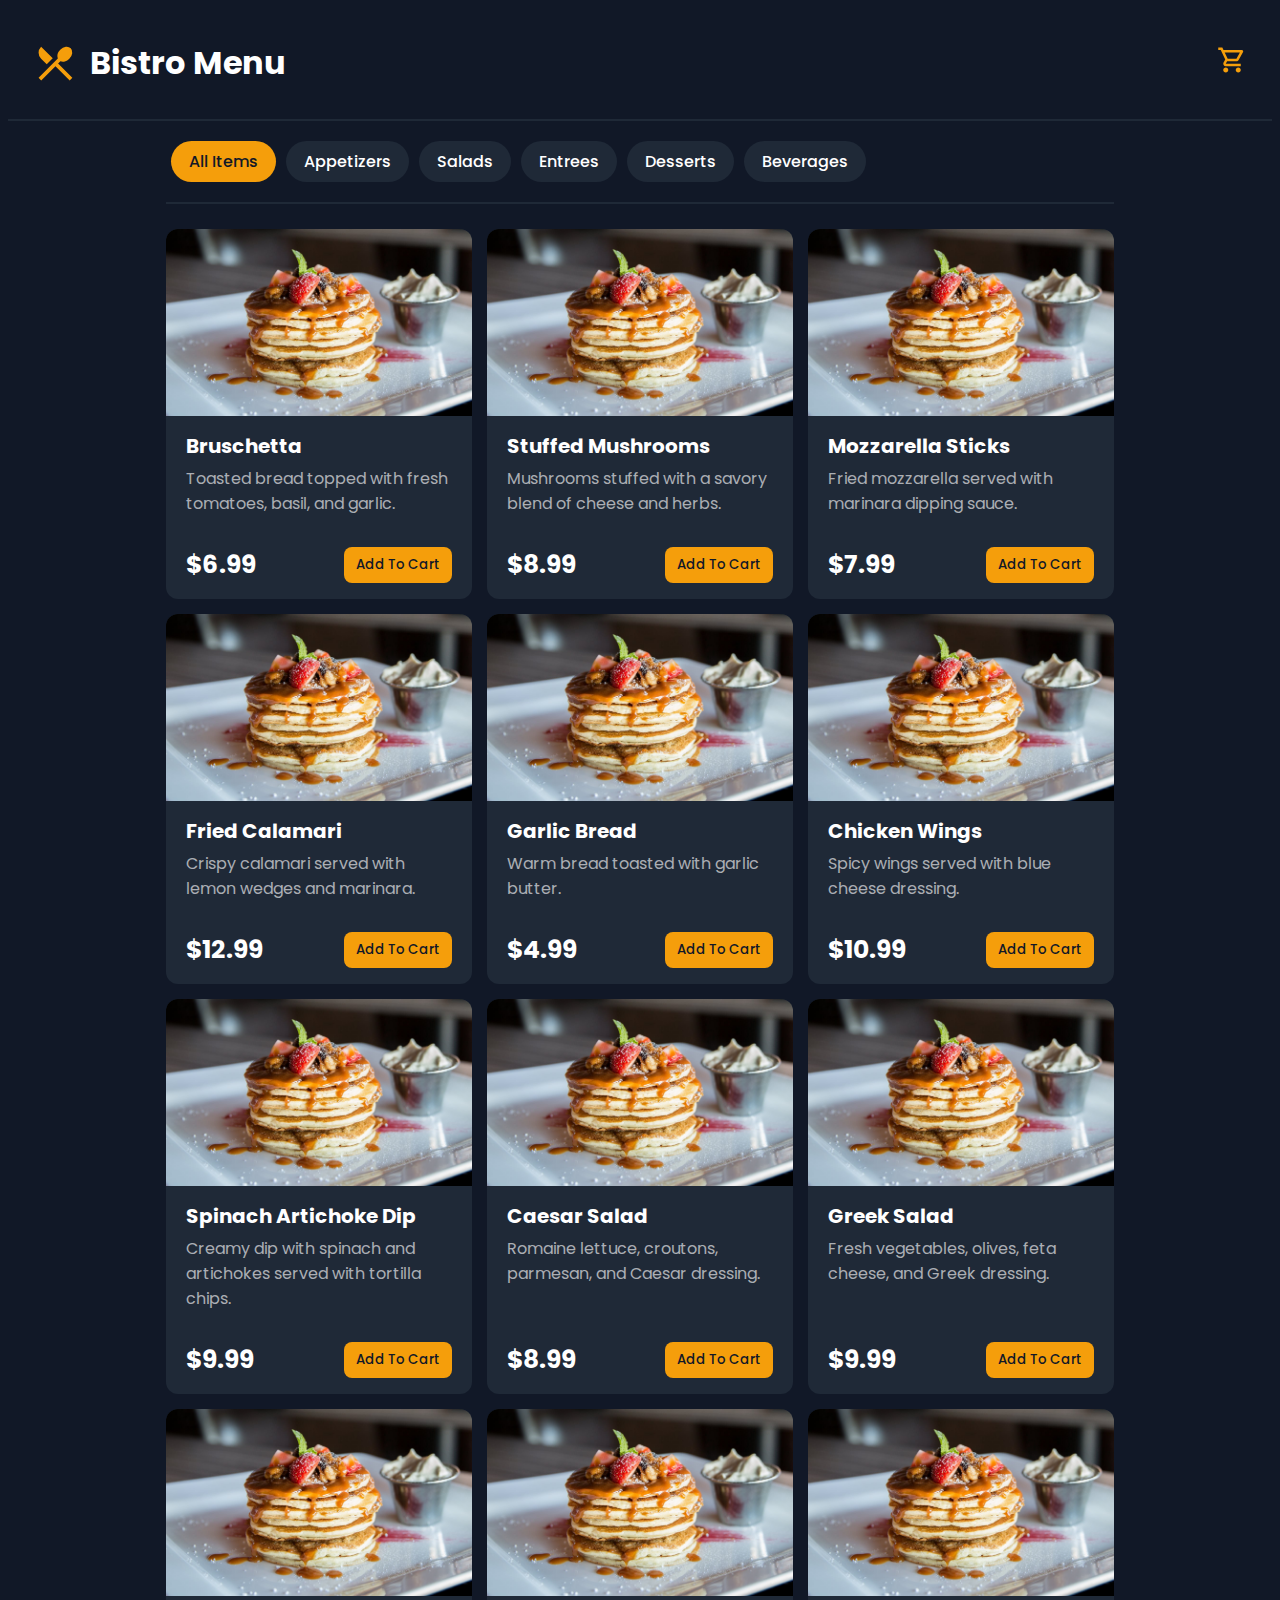
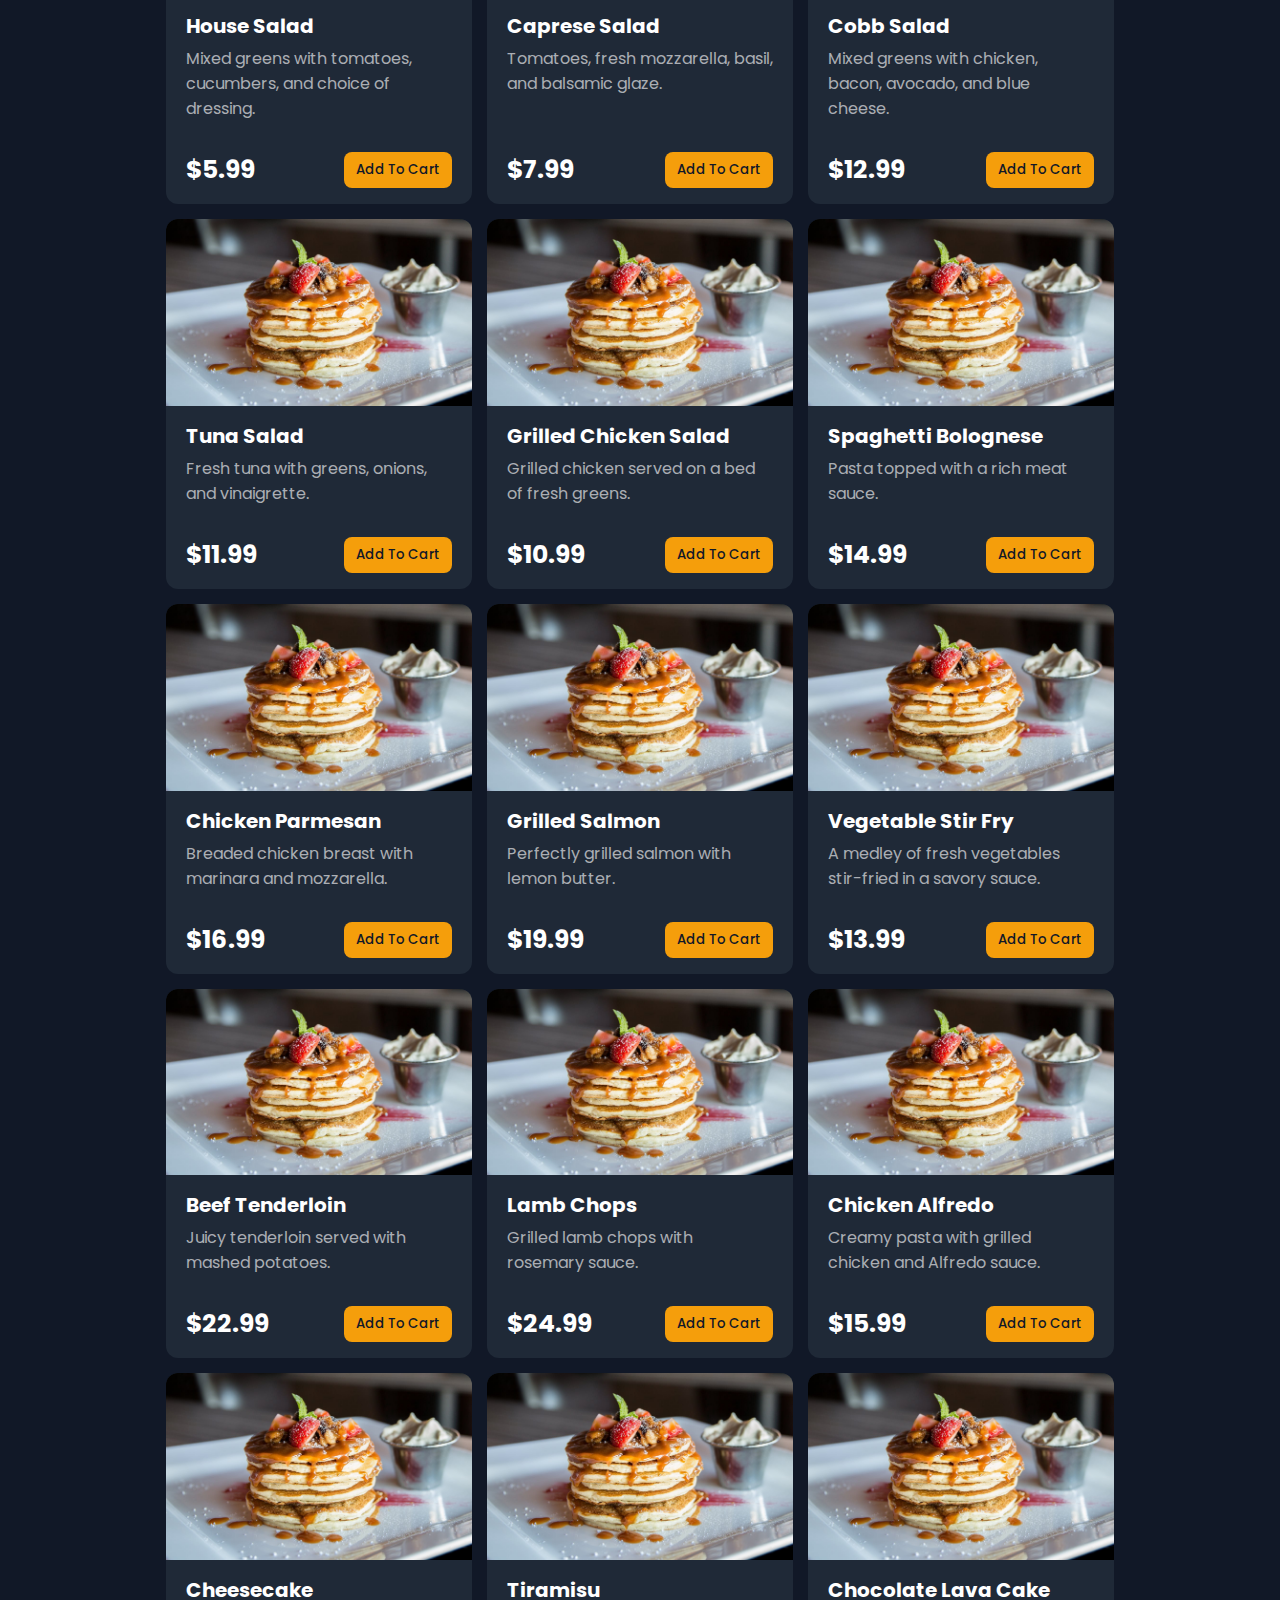
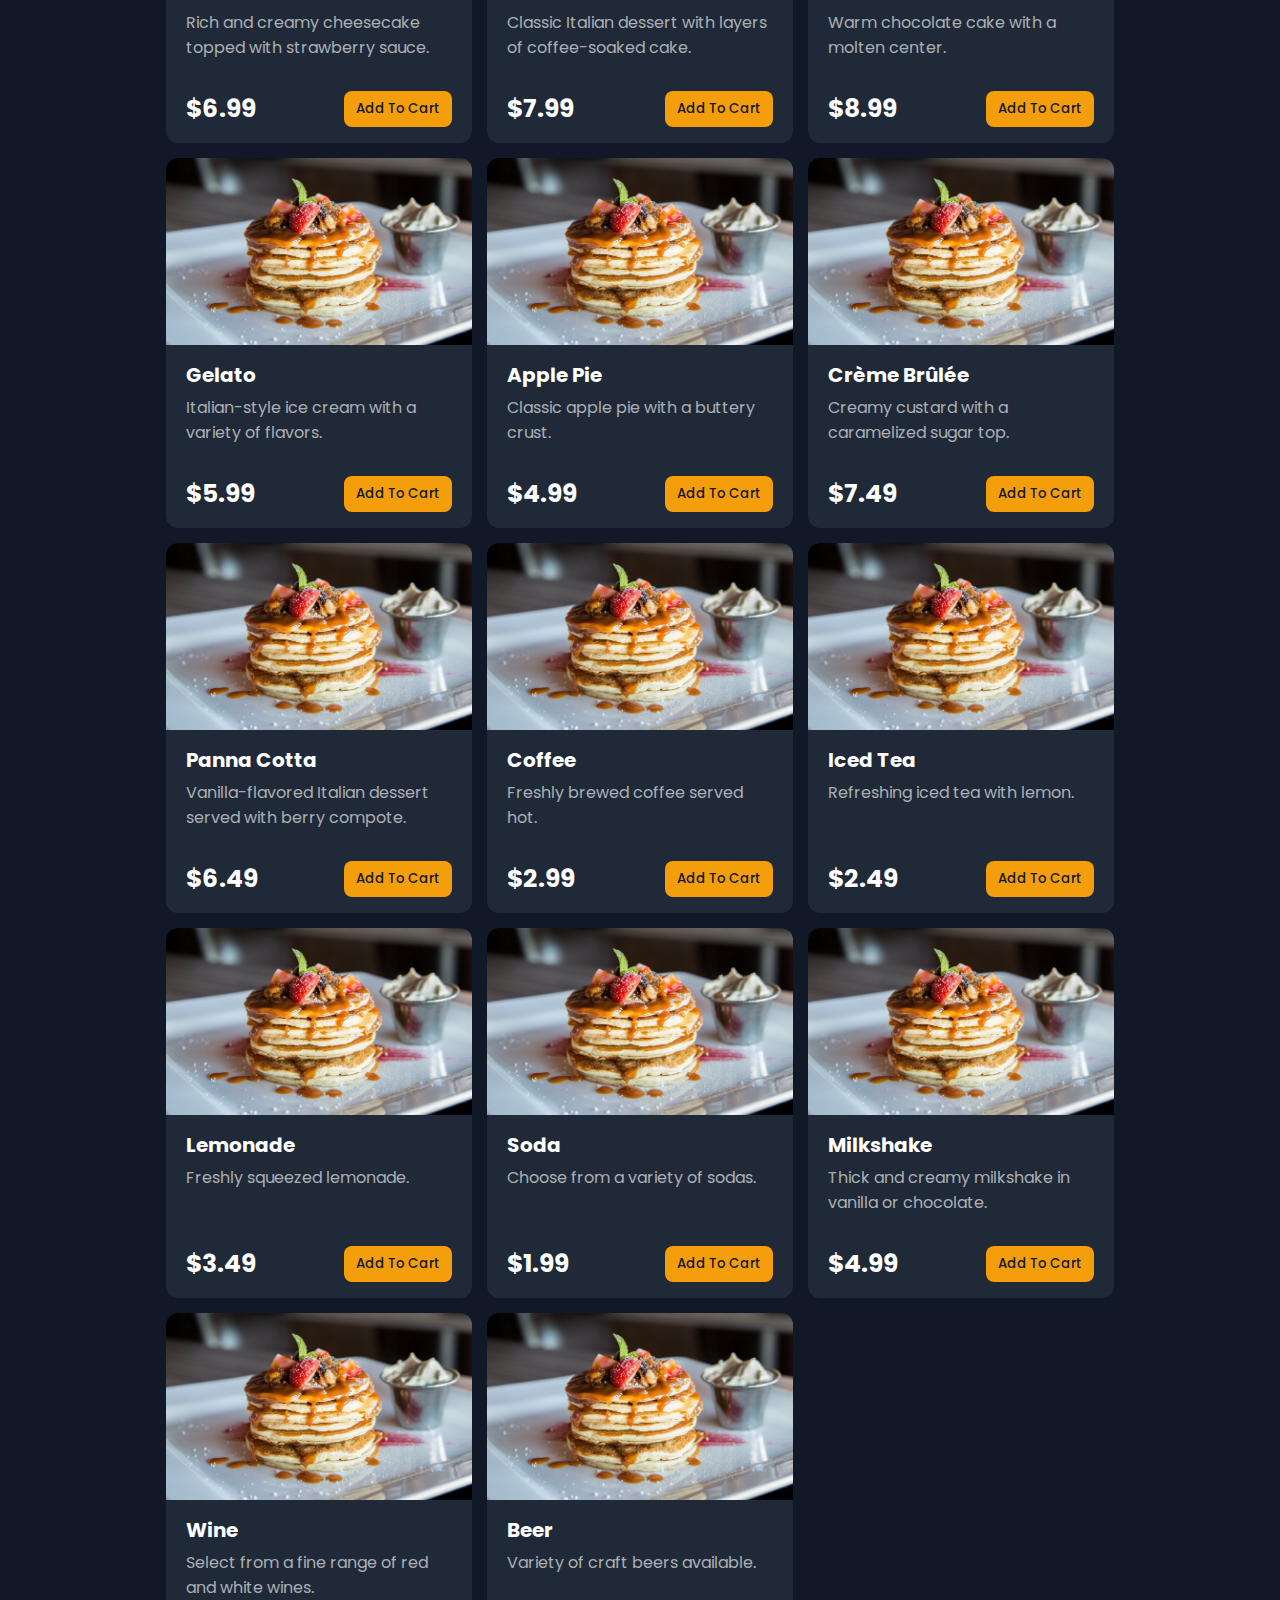
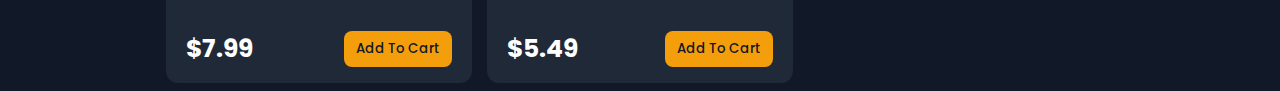
==== index.html @ bd7a907a "asdas" ====
<!DOCTYPE html>
<html lang="en">
  <head>
    <meta charset="UTF-8" />
    <meta name="viewport" content="width=device-width, initial-scale=1.0" />
    <title>Digital Restaurant Menu</title>

    <!-- Load  Gloabl CSS -->
    <link rel="stylesheet" href="./css/global.css" />

    <!-- Load Google Fonts -->
    <link rel="preconnect" href="https://fonts.googleapis.com" />
    <link rel="preconnect" href="https://fonts.gstatic.com" crossorigin />
    <link
      href="https://fonts.googleapis.com/css2?family=Poppins:ital,wght@0,100;0,200;0,300;0,400;0,500;0,600;0,700;0,800;0,900;1,100;1,200;1,300;1,400;1,500;1,600;1,700;1,800;1,900&display=swap"
      rel="stylesheet"
    />
  </head>
  <body class="darkmode">
    <!-- Header -->
    <header>
      <div class="header">
        <a class="textLogo" href="/">
          <!-- Logo -->
          <svg
            xmlns="http://www.w3.org/2000/svg"
            height="24px"
            viewBox="0 -960 960 960"
            width="24px"
            fill="#e8eaed"
          >
            <path
              d="m175-120-56-56 410-410q-18-42-5-95t57-95q53-53 118-62t106 32q41 41 32 106t-62 118q-42 44-95 57t-95-5l-50 50 304 304-56 56-304-302-304 302Zm118-342L173-582q-54-54-54-129t54-129l248 250-128 128Z"
            />
          </svg>
          <h1>Bistro Menu</h1>
        </a>
        <!-- Cart Button -->
        <a class="cartButton" href="cart.html">
          <svg
            xmlns="http://www.w3.org/2000/svg"
            height="24px"
            viewBox="0 -960 960 960"
            width="24px"
            fill="#e8eaed"
          >
            <path
              d="M280-80q-33 0-56.5-23.5T200-160q0-33 23.5-56.5T280-240q33 0 56.5 23.5T360-160q0 33-23.5 56.5T280-80Zm400 0q-33 0-56.5-23.5T600-160q0-33 23.5-56.5T680-240q33 0 56.5 23.5T760-160q0 33-23.5 56.5T680-80ZM246-720l96 200h280l110-200H246Zm-38-80h590q23 0 35 20.5t1 41.5L692-482q-11 20-29.5 31T622-440H324l-44 80h480v80H280q-45 0-68-39.5t-2-78.5l54-98-144-304H40v-80h130l38 80Zm134 280h280-280Z"
            />
          </svg>
        </a>
      </div>
    </header>

    <!-- Main -->

    <main>
      <!-- Categories Filter Bar -->
      <div class="categorisFilter">
        <input
          type="radio"
          name="category"
          onchange="onCategoryChange()"
          value="all"
          id="all"
          checked
        />
        <label class="categoryButton" for="all">All Items</label>
      </div>
      <br />

      <!-- Menu Items -->
      <div class="itemsContainer"></div>
    </main>

    <!-- Scripts -->
    <script src="./data.js"></script>
    <script src="./js/home.js"></script>
    <script src="./js/cart.js"></script>
  </body>
</html>
---- css/global.css ----
:root {
  --primary-color: #f59e0b;
  --text-color: #202020;
  --secondary-text: #3d3d3d;
  --base-color: white;
  --base-variant: #f1f1f1;
}

.darkmode {
  --primary-color: #f59e0b;
  --text-color: #ffffff;
  --secondary-text: #ffffffa2;
  --base-color: #111827;
  --base-variant: #1f2937;
}

*{
  font-family: "Poppins", serif;
}

body{
  background-color: var(--base-color);
  color: var(--text-color);
}
p{
  color: var(--secondary-text);
}


main{
  width: 75%;
  margin: auto;
}

.itemsContainer{
  display: grid;
  grid-template-columns: 1fr 1fr 1fr;
  gap: 15px;
}

.linkButton{
  cursor: pointer;
  display: inline-block;
  background-color: var(--primary-color);
  color: var(--base-color);
  padding: 8px 12px;
  text-decoration: none;
  border: none;
  border-radius: 8px;
  font-weight: 500;
  transition: 200ms;
}
.linkButton:hover{
  transform: scale(1.05);
  transition: 200ms;
}

.header{
  padding: 10px 25px;
  display: flex;
  align-items: center;
  justify-content: space-between;
  border-bottom: 2px solid var(--base-variant);
}

.textLogo{
  display: flex;
  align-items: center;
  gap: 12px;
  color: var(--text-color);
  text-decoration: none;
  font-weight: bold;
}

.textLogo svg{
  fill: var(--primary-color);
  width: 45px;
  height: 45px;
}

.cartButton svg{
    fill: var(--primary-color);
  width: 30px;
  height: 30px;
}

.categorisFilter{
  display: flex;
  flex-wrap: wrap;
  gap: 5px;
  padding: 20px 0px;
  border-bottom: 2px solid var(--base-variant);

}

.categoryButton{
  background-color: var(--base-variant);
  border: none;
  border-radius: 40px;
  padding: 8px 18px;
  font-weight: 500;
  font-size: 16px;
  color: var(--text-color);
  cursor: pointer;
}

input[type="radio"]{
  appearance: none;
  margin: 0;
  padding: 0;
}

input[type="radio"]:checked + label{
  background-color: var(--primary-color);
  color: var(--base-color);
}


.menuItem{
  display: flex;
  flex-direction: column;
  /* width: 475px; */
  background-color: var(--base-variant);
  border-radius: 12px;
}

.menuItem img{
  border-radius: 12px 12px 0px 0px;
  width: 100%;
  object-fit: cover;
}

.menuContent h2{
  font-size: 20px;
  margin: 0px 0px;
}

.menuDesc{
  margin: 5px 0px 30px 0px;
}

.price{
  color: var(--text-color);
  font-weight: bold;
  font-size: 25px ;
  margin: 0;
}

.menuContent{
  display: flex;
  flex-direction: column;
  margin: 15px 20px;
  height: 100%;
}


.menuContent > :last-child{
  display: flex;
  justify-content: space-between;
  align-items: center;
  margin-top: auto;
}
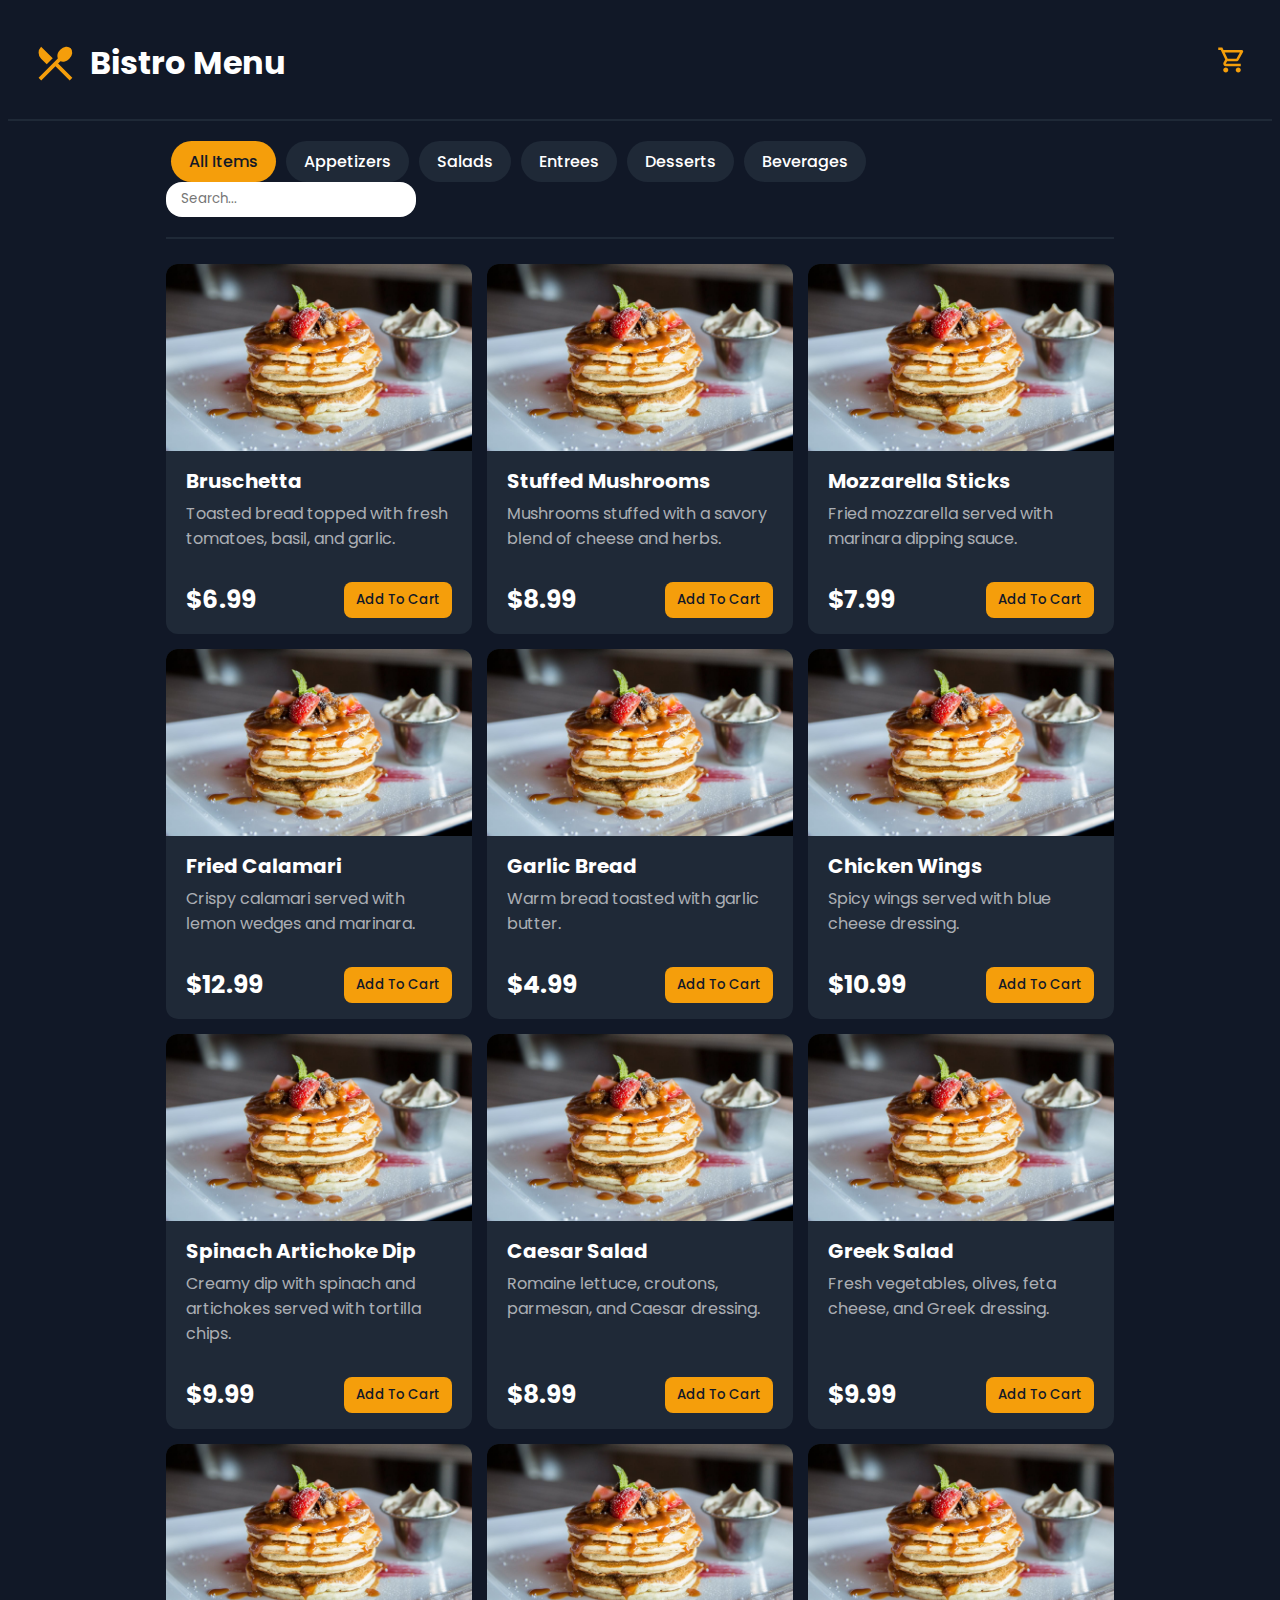
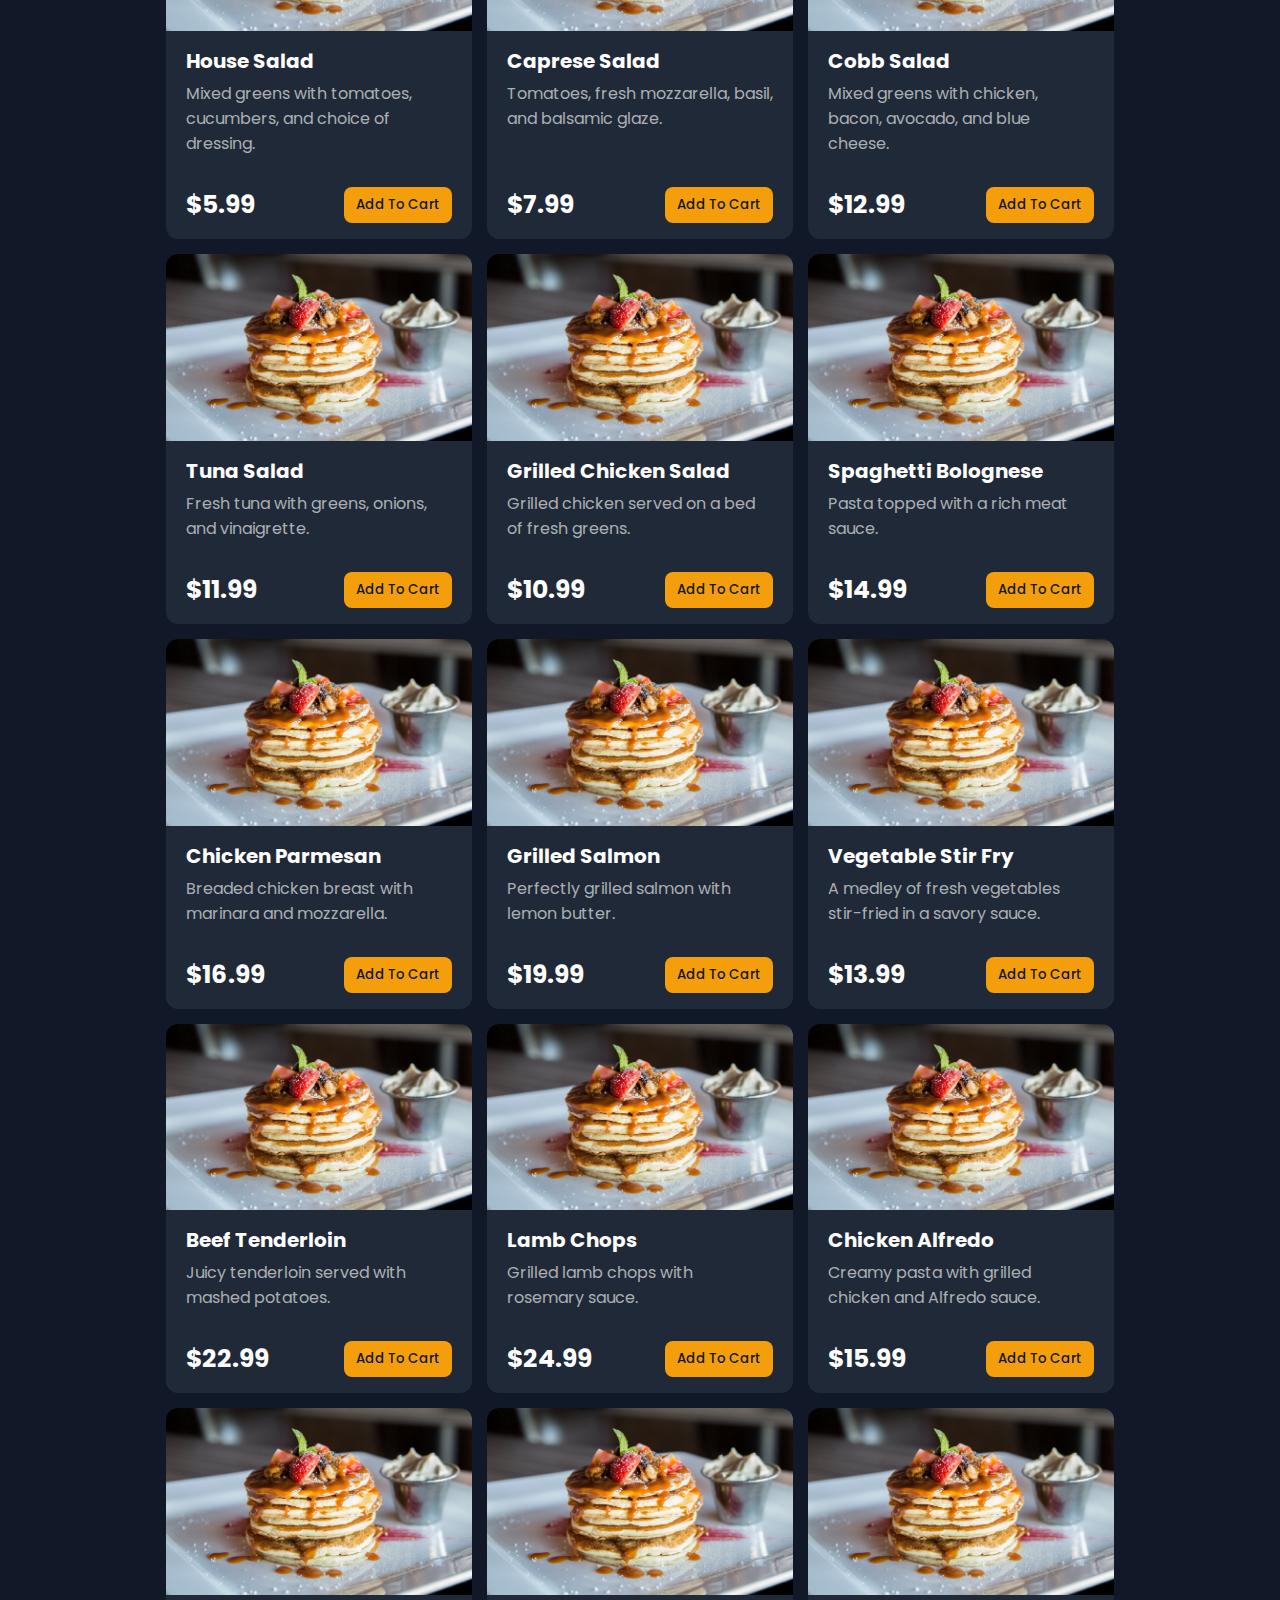
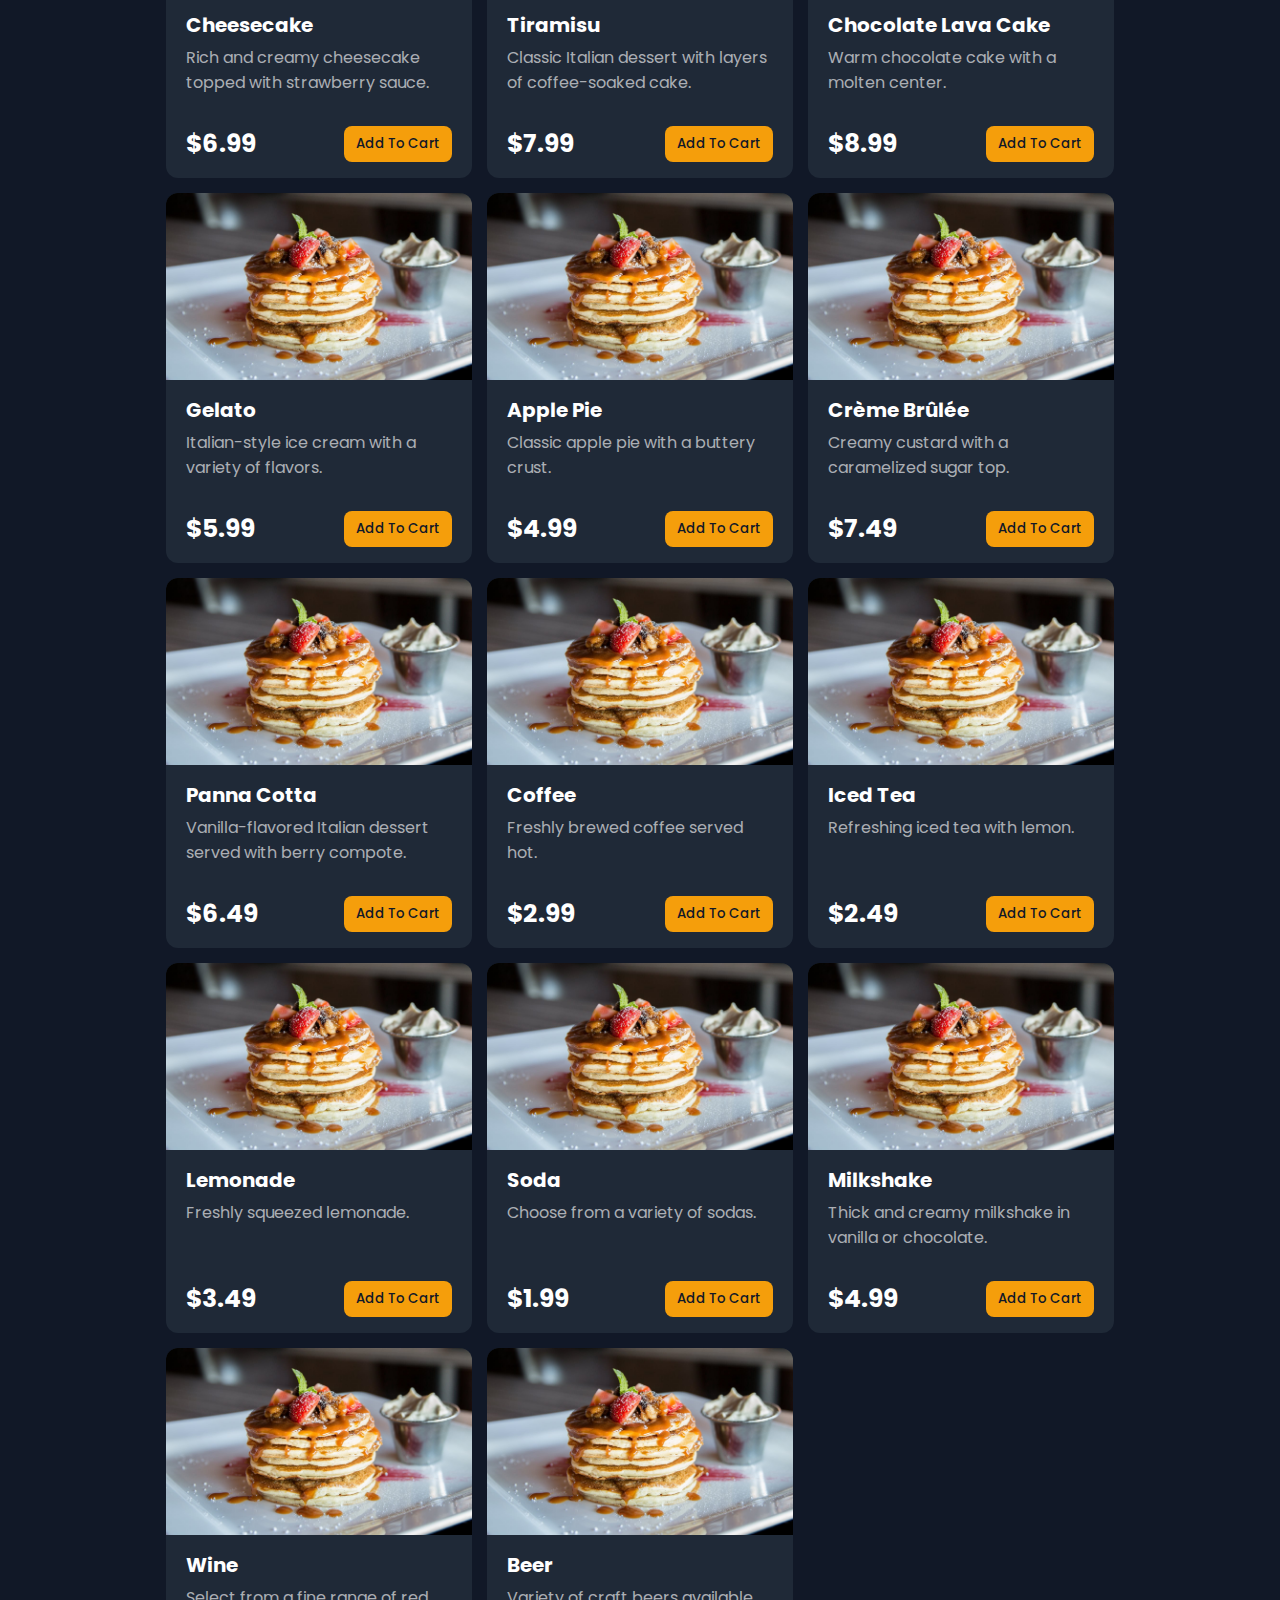
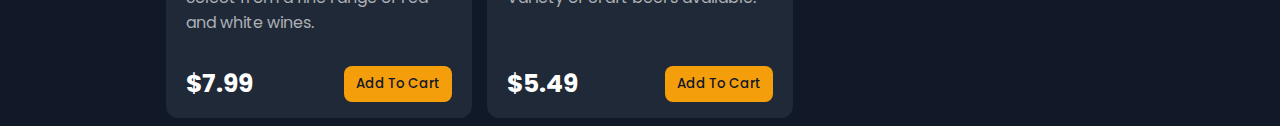
==== commit 86242464: "add search functionality" ====
--- a/index.html
+++ b/index.html
@@ -20,7 +20,7 @@
     <!-- Header -->
     <header>
       <div class="header">
-        <a class="textLogo" href="/">
+        <a class="textLogo" href="">
           <!-- Logo -->
           <svg
             xmlns="http://www.w3.org/2000/svg"
@@ -55,17 +55,30 @@
     <!-- Main -->
 
     <main>
-      <!-- Categories Filter Bar -->
-      <div class="categorisFilter">
-        <input
-          type="radio"
-          name="category"
-          onchange="onCategoryChange()"
-          value="all"
-          id="all"
-          checked
-        />
-        <label class="categoryButton" for="all">All Items</label>
+      <div class="filters">
+        <!-- Categories Filter Bar -->
+        <div class="categorisFilter">
+          <input
+            type="radio"
+            name="category"
+            onchange="onCategoryChange()"
+            value="all"
+            id="all"
+            checked
+          />
+          <label class="categoryButton" for="all">All Items</label>
+        </div>
+        <!-- Search Bar -->
+        <div class="search">
+          <input
+            type="search"
+            class="searchInput"
+            name="search"
+            placeholder="Search..."
+            oninput="onSearch()"
+            id=""
+          />
+        </div>
       </div>
       <br />
 
--- a/css/global.css
+++ b/css/global.css
@@ -88,9 +88,25 @@
   display: flex;
   flex-wrap: wrap;
   gap: 5px;
+  
+}
+
+.filters{
+  display: flex;
+  flex-wrap: wrap;
   padding: 20px 0px;
   border-bottom: 2px solid var(--base-variant);
+  justify-content: space-between;
+  align-items: center;
+}
 
+.searchInput{
+  border-radius: 16px;
+  padding: 15px;
+  width: 250px;
+  height: 35px;
+  border: none;
+  outline: none;
 }
 
 .categoryButton{
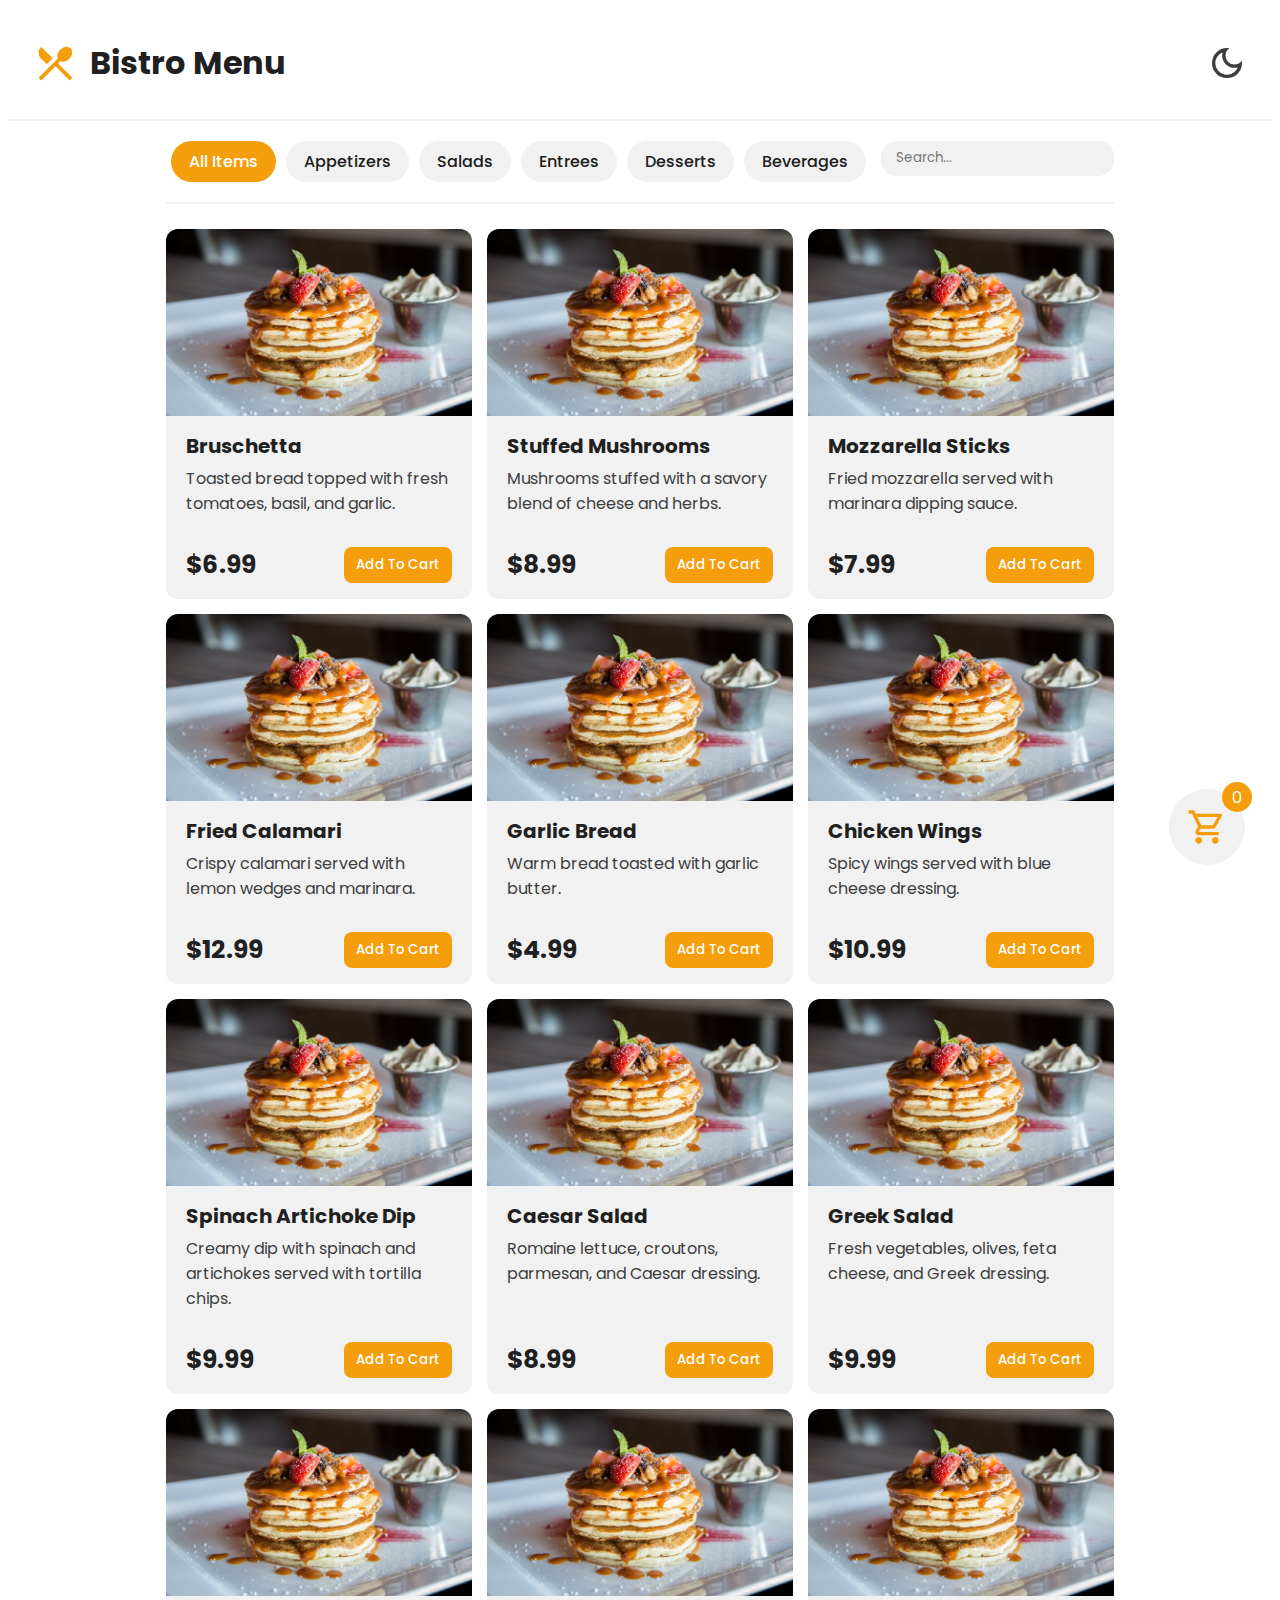
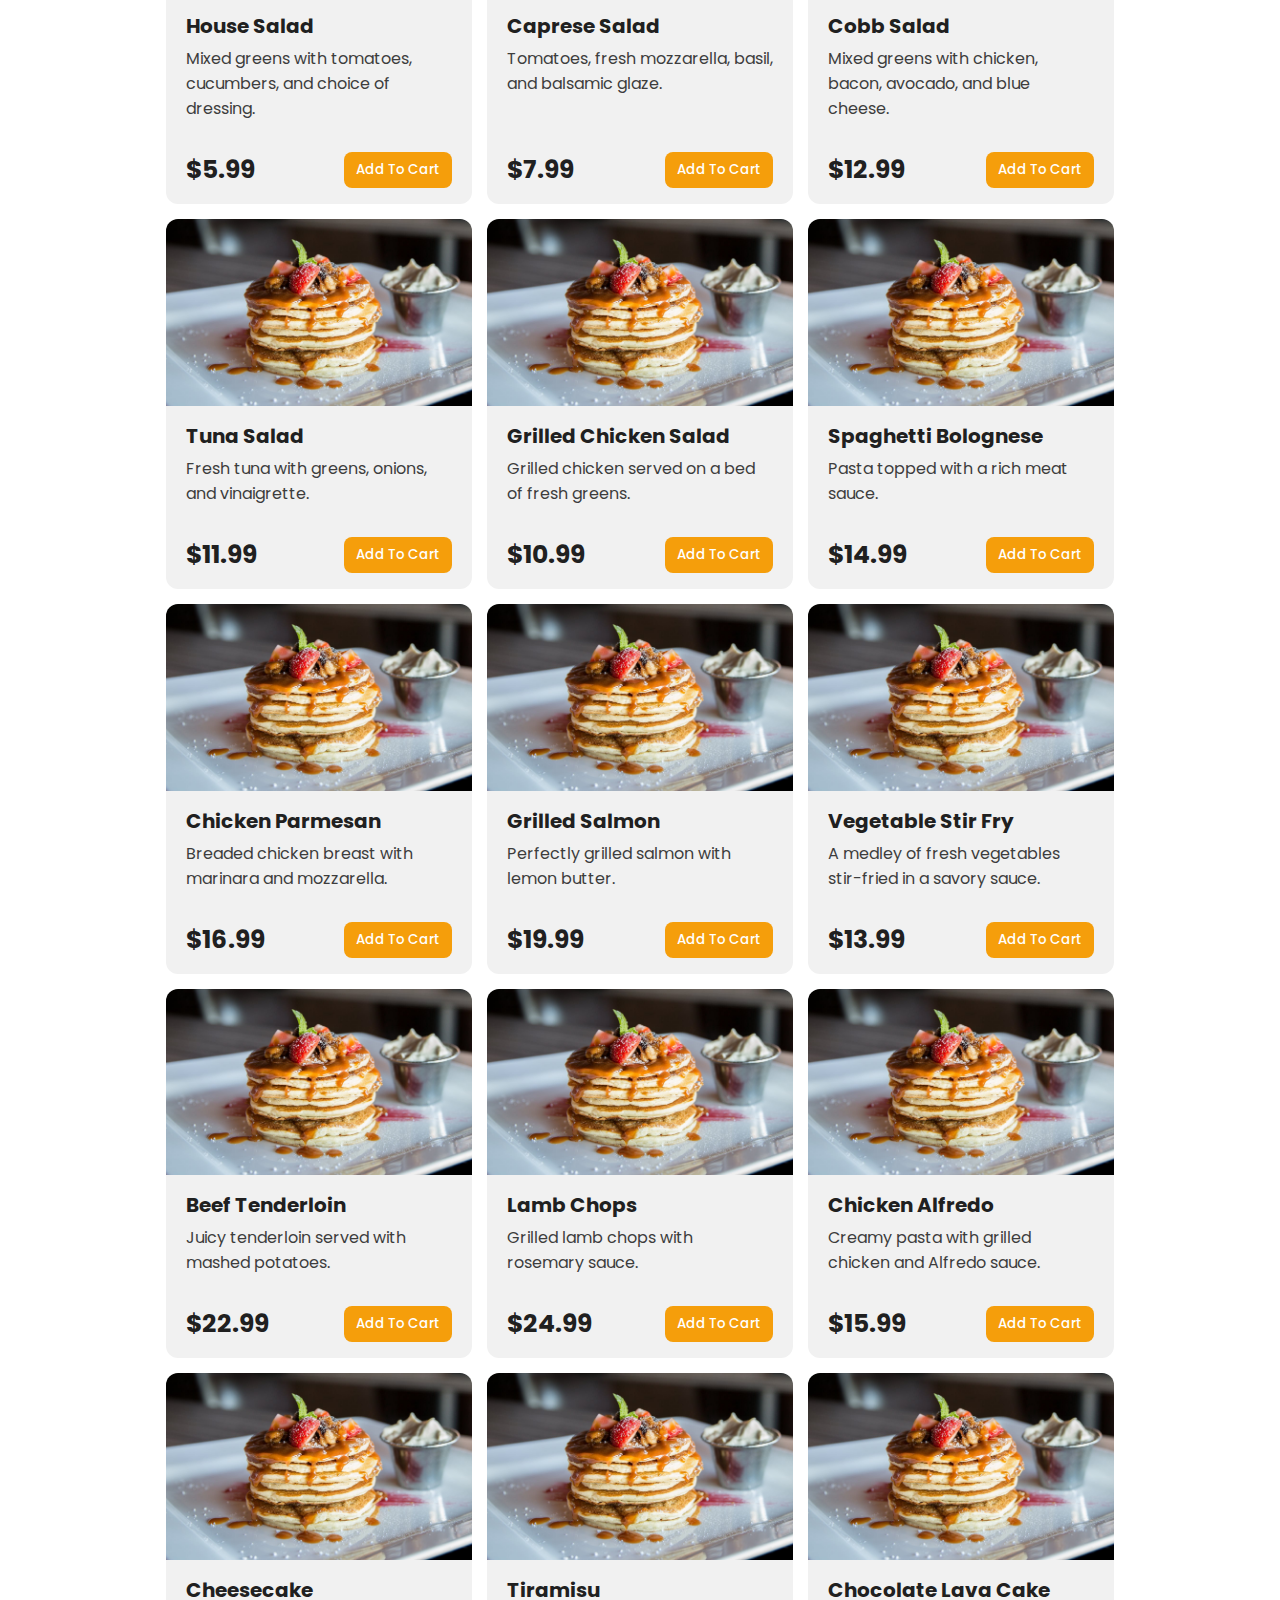
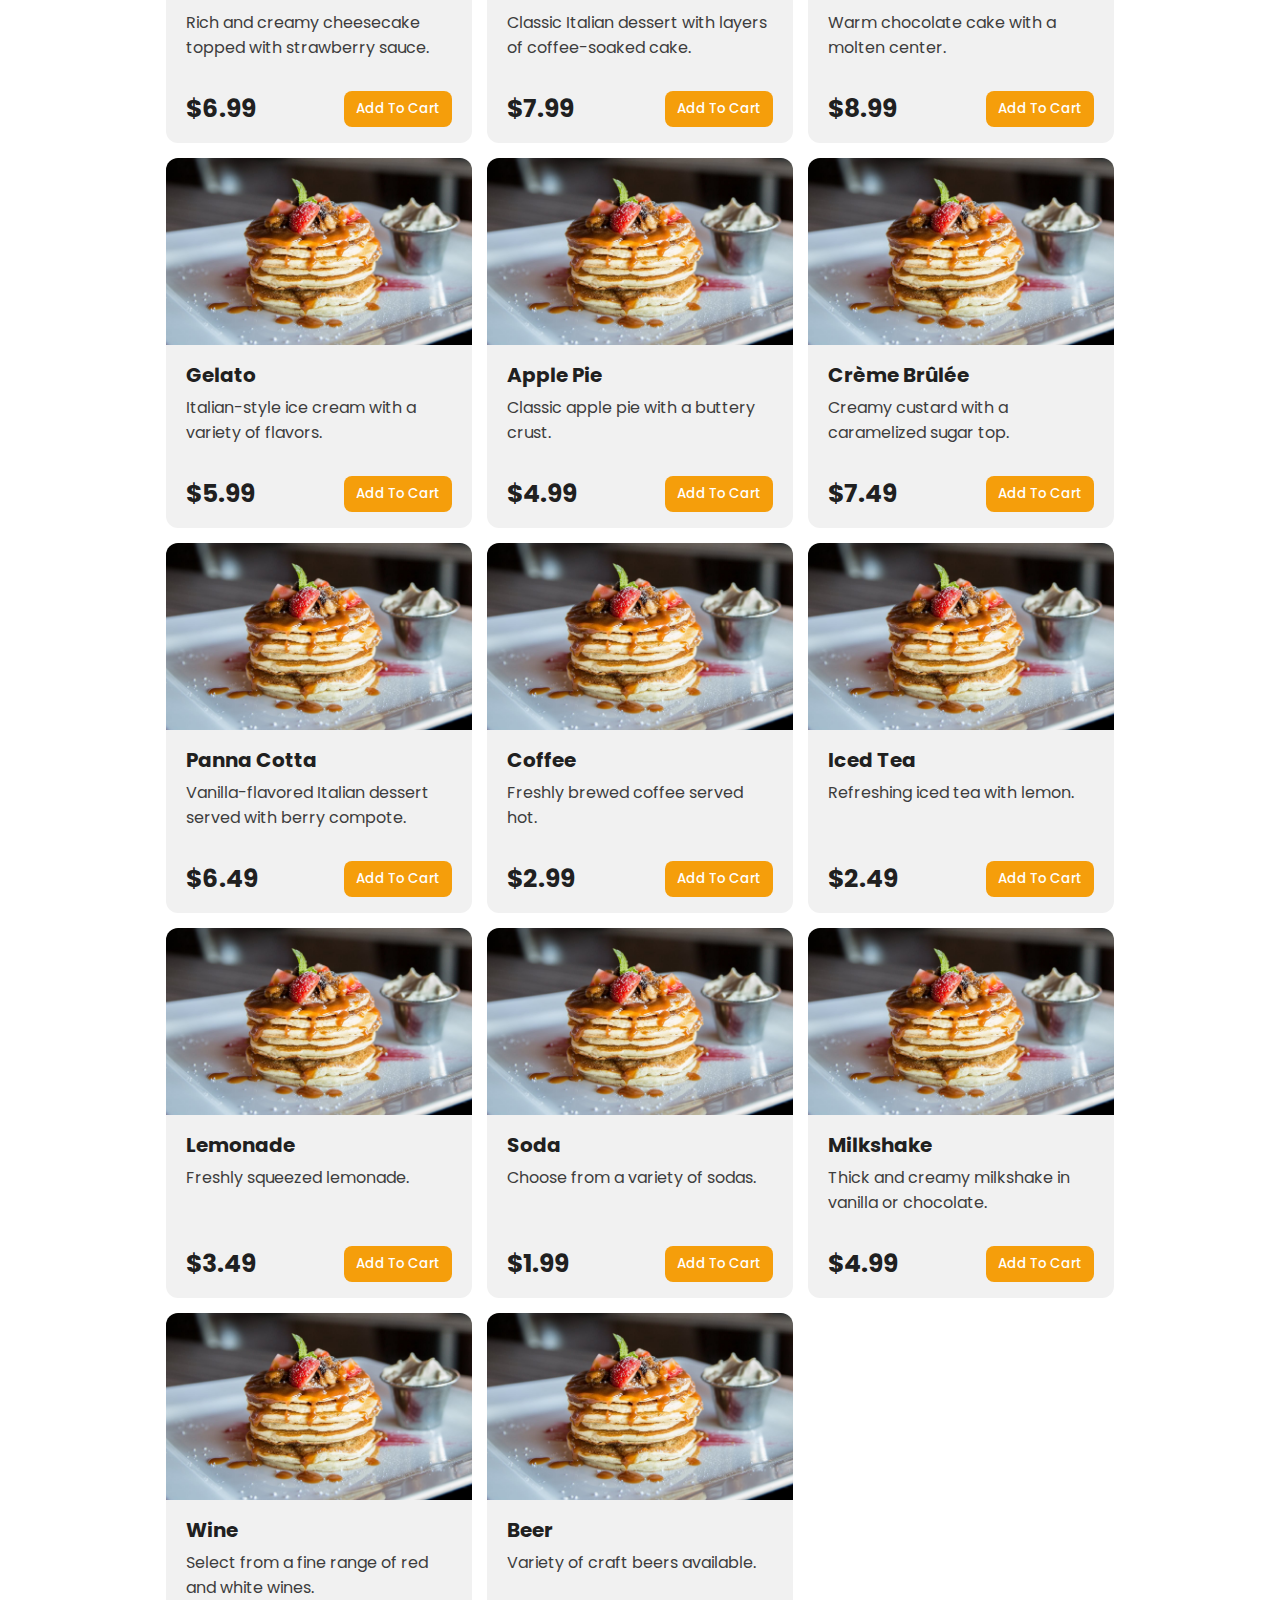
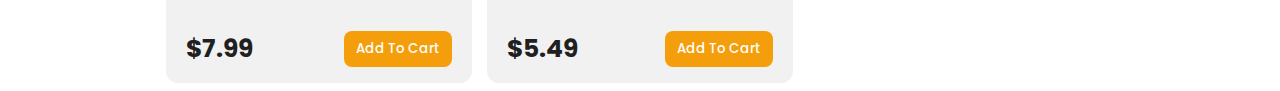
==== commit d201e87c: "responsive home screen, cart counter, dark mode switch" ====
--- a/index.html
+++ b/index.html
@@ -7,6 +7,7 @@
 
     <!-- Load  Gloabl CSS -->
     <link rel="stylesheet" href="./css/global.css" />
+    <link rel="stylesheet" href="./css/responsive.css" />
 
     <!-- Load Google Fonts -->
     <link rel="preconnect" href="https://fonts.googleapis.com" />
@@ -16,11 +17,14 @@
       rel="stylesheet"
     />
   </head>
-  <body class="darkmode">
+  <body class="">
+    <script src="./js/theme.js"></script>
+
     <!-- Header -->
     <header>
       <div class="header">
         <a class="textLogo" href="">
+          <!-- Count -->
           <!-- Logo -->
           <svg
             xmlns="http://www.w3.org/2000/svg"
@@ -35,8 +39,25 @@
           </svg>
           <h1>Bistro Menu</h1>
         </a>
+        <div>
+          <div class="themeSwitch" onclick="switchTheme()">
+            <svg
+              xmlns="http://www.w3.org/2000/svg"
+              height="24px"
+              viewBox="0 -960 960 960"
+              width="24px"
+              fill="#e8eaed"
+            >
+              <path
+                d="M480-120q-150 0-255-105T120-480q0-150 105-255t255-105q14 0 27.5 1t26.5 3q-41 29-65.5 75.5T444-660q0 90 63 153t153 63q55 0 101-24.5t75-65.5q2 13 3 26.5t1 27.5q0 150-105 255T480-120Zm0-80q88 0 158-48.5T740-375q-20 5-40 8t-40 3q-123 0-209.5-86.5T364-660q0-20 3-40t8-40q-78 32-126.5 102T200-480q0 116 82 198t198 82Zm-10-270Z"
+              />
+            </svg>
+          </div>
+        </div>
         <!-- Cart Button -->
         <a class="cartButton" href="cart.html">
+          <div id="cartCount" class="cartCount">0</div>
+
           <svg
             xmlns="http://www.w3.org/2000/svg"
             height="24px"
@@ -57,7 +78,7 @@
     <main>
       <div class="filters">
         <!-- Categories Filter Bar -->
-        <div class="categorisFilter">
+        <div class="categoriesFilter">
           <input
             type="radio"
             name="category"
@@ -84,11 +105,13 @@
 
       <!-- Menu Items -->
       <div class="itemsContainer"></div>
+
+      <div id="notificationContainer"></div>
     </main>
 
     <!-- Scripts -->
     <script src="./data.js"></script>
+    <script src="./js/cart.js"></script>
     <script src="./js/home.js"></script>
-    <script src="./js/cart.js"></script>
   </body>
 </html>
--- a/css/global.css
+++ b/css/global.css
@@ -14,31 +14,30 @@
   --base-variant: #1f2937;
 }
 
-*{
+* {
   font-family: "Poppins", serif;
 }
 
-body{
+body {
   background-color: var(--base-color);
   color: var(--text-color);
 }
-p{
+p {
   color: var(--secondary-text);
 }
 
-
-main{
+main {
   width: 75%;
   margin: auto;
 }
 
-.itemsContainer{
+.itemsContainer {
   display: grid;
   grid-template-columns: 1fr 1fr 1fr;
   gap: 15px;
 }
 
-.linkButton{
+.linkButton {
   cursor: pointer;
   display: inline-block;
   background-color: var(--primary-color);
@@ -50,12 +49,12 @@
   font-weight: 500;
   transition: 200ms;
 }
-.linkButton:hover{
+.linkButton:hover {
   transform: scale(1.05);
   transition: 200ms;
 }
 
-.header{
+.header {
   padding: 10px 25px;
   display: flex;
   align-items: center;
@@ -63,7 +62,7 @@
   border-bottom: 2px solid var(--base-variant);
 }
 
-.textLogo{
+.textLogo {
   display: flex;
   align-items: center;
   gap: 12px;
@@ -72,44 +71,63 @@
   font-weight: bold;
 }
 
-.textLogo svg{
+.textLogo svg {
   fill: var(--primary-color);
   width: 45px;
   height: 45px;
 }
 
-.cartButton svg{
-    fill: var(--primary-color);
-  width: 30px;
-  height: 30px;
-}
-
-.categorisFilter{
+.cartButton {
+  position: fixed;
+  bottom: 35px;
+  right: 35px;
+  background-color: var(--base-variant);
+  padding: 18px;
+  border-radius: 100%;
+}
+
+.cartButton svg {
+  fill: var(--primary-color);
+  width: 40px;
+  height: 40px;
+  margin-bottom: -7px;
+}
+
+.categoriesFilter {
   display: flex;
   flex-wrap: wrap;
   gap: 5px;
-  
-}
-
-.filters{
+}
+
+.filters {
   display: flex;
   flex-wrap: wrap;
   padding: 20px 0px;
   border-bottom: 2px solid var(--base-variant);
   justify-content: space-between;
   align-items: center;
-}
-
-.searchInput{
+  align-items: start;
+  gap: 15px;
+}
+
+.searchInput {
   border-radius: 16px;
   padding: 15px;
-  width: 250px;
+  width: 100%;
   height: 35px;
   border: none;
   outline: none;
-}
-
-.categoryButton{
+  background-color: var(--base-variant);
+  color: var(--text-color);
+}
+
+.search {
+  flex: 1 200px;
+  max-width: 300px;
+  /* min-width: none; */
+}
+
+.categoryButton {
   background-color: var(--base-variant);
   border: none;
   border-radius: 40px;
@@ -120,19 +138,18 @@
   cursor: pointer;
 }
 
-input[type="radio"]{
+input[type="radio"] {
   appearance: none;
   margin: 0;
   padding: 0;
 }
 
-input[type="radio"]:checked + label{
+input[type="radio"]:checked + label {
   background-color: var(--primary-color);
   color: var(--base-color);
 }
 
-
-.menuItem{
+.menuItem {
   display: flex;
   flex-direction: column;
   /* width: 475px; */
@@ -140,39 +157,101 @@
   border-radius: 12px;
 }
 
-.menuItem img{
+.menuItem img {
   border-radius: 12px 12px 0px 0px;
   width: 100%;
   object-fit: cover;
 }
 
-.menuContent h2{
+.menuContent h2 {
   font-size: 20px;
   margin: 0px 0px;
 }
 
-.menuDesc{
+.menuDesc {
   margin: 5px 0px 30px 0px;
 }
 
-.price{
+.price {
   color: var(--text-color);
   font-weight: bold;
-  font-size: 25px ;
+  font-size: 25px;
   margin: 0;
 }
 
-.menuContent{
+.menuContent {
   display: flex;
   flex-direction: column;
   margin: 15px 20px;
   height: 100%;
 }
 
-
-.menuContent > :last-child{
+.menuItemFooter {
   display: flex;
   justify-content: space-between;
   align-items: center;
   margin-top: auto;
-}+}
+
+.notification {
+  position: fixed;
+  bottom: -100px;
+  left: 20px;
+  background-color: rgb(66, 143, 66);
+  color: white;
+  padding: 10px;
+  font-size: 16px;
+  border-radius: 8px;
+  transition: 100ms ease-in-out;
+  box-shadow: 0 0 20px 4px #00000059;
+}
+
+.notification.visible {
+  bottom: 20px;
+  transition: 500ms ease-in-out;
+}
+
+.fly-circle {
+  position: absolute;
+  width: 20px;
+  height: 20px;
+  background: var(--primary-color);
+  border-radius: 50%;
+  pointer-events: none;
+  animation: fly 0.4s ease-in-out forwards;
+}
+@keyframes fly {
+  0% {
+    opacity: 1;
+    transform: translate(0, 0);
+  }
+  75% {
+    opacity: 1;
+  }
+  100% {
+    opacity: 0;
+    transform: translate(var(--target-x), var(--target-y));
+  }
+}
+
+.cartCount {
+  display: flex;
+  justify-content: center;
+  align-items: center;
+  position: absolute;
+  background-color: var(--primary-color);
+  border-radius: 100%;
+  width: 30px;
+  height: 30px;
+  right: -7px;
+  top: -7px;
+  color: var(--base-color);
+}
+
+.themeSwitch svg {
+  fill: var(--secondary-text);
+  width: 40px;
+  height: 40px;
+  margin-bottom: -7px;
+  cursor: pointer;
+}
--- a/css/responsive.css
+++ b/css/responsive.css
@@ -0,0 +1,118 @@
+/* Mobile */
+@media (max-width: 767px) {
+  .itemsContainer {
+    display: grid;
+    grid-template-columns: 1fr 1fr;
+    gap: 15px;
+  }
+
+  .menuContent h2 {
+    font-size: 14px;
+  }
+
+  .menuContent {
+    margin: 10px 15px;
+  }
+
+  .menuDesc {
+    font-size: 13px;
+  }
+
+  main {
+    width: 95%;
+  }
+
+  .menuItemFooter .price {
+    font-size: 16px;
+  }
+
+  .menuItemFooter .linkButton {
+    font-size: 13px;
+    padding: 4px 6px;
+  }
+
+  .categoriesFilter {
+    width: 100%;
+    overflow: scroll;
+    flex-wrap: nowrap;
+    align-items: center;
+    justify-content: start;
+  }
+
+  .categoryButton {
+    font-size: 14px;
+    white-space: nowrap;
+  }
+
+  .filters {
+    flex-direction: column;
+    gap: 15px;
+  }
+
+  /* .searchInput,
+  .search {
+    width: 100%;
+  } */
+}
+
+/* Tablet */
+@media (max-width: 1024px) {
+  /* .itemsContainer {
+    display: grid;
+    grid-template-columns: 1fr 1fr;
+    gap: 15px;
+  } */
+
+  .menuContent h2 {
+    font-size: 16px;
+  }
+
+  .menuContent {
+    margin: 10px 15px;
+  }
+
+  .menuDesc {
+    font-size: 14px;
+  }
+
+  main {
+    width: 85%;
+  }
+
+  .menuItemFooter .price {
+    font-size: 18px;
+  }
+
+  .menuItemFooter {
+    flex-wrap: wrap;
+    gap: 5px;
+  }
+
+  .menuItemFooter .linkButton {
+    font-size: 15px;
+    padding: 4px 6px;
+  }
+
+  .categoriesFilter {
+    width: 100%;
+    overflow: scroll;
+    flex-wrap: nowrap;
+    align-items: center;
+    justify-content: start;
+  }
+
+  .categoryButton {
+    font-size: 14px;
+    white-space: nowrap;
+  }
+
+  .filters {
+    flex-direction: column;
+    align-items: start;
+    gap: 15px;
+  }
+
+  .search {
+    flex: unset;
+  }
+}
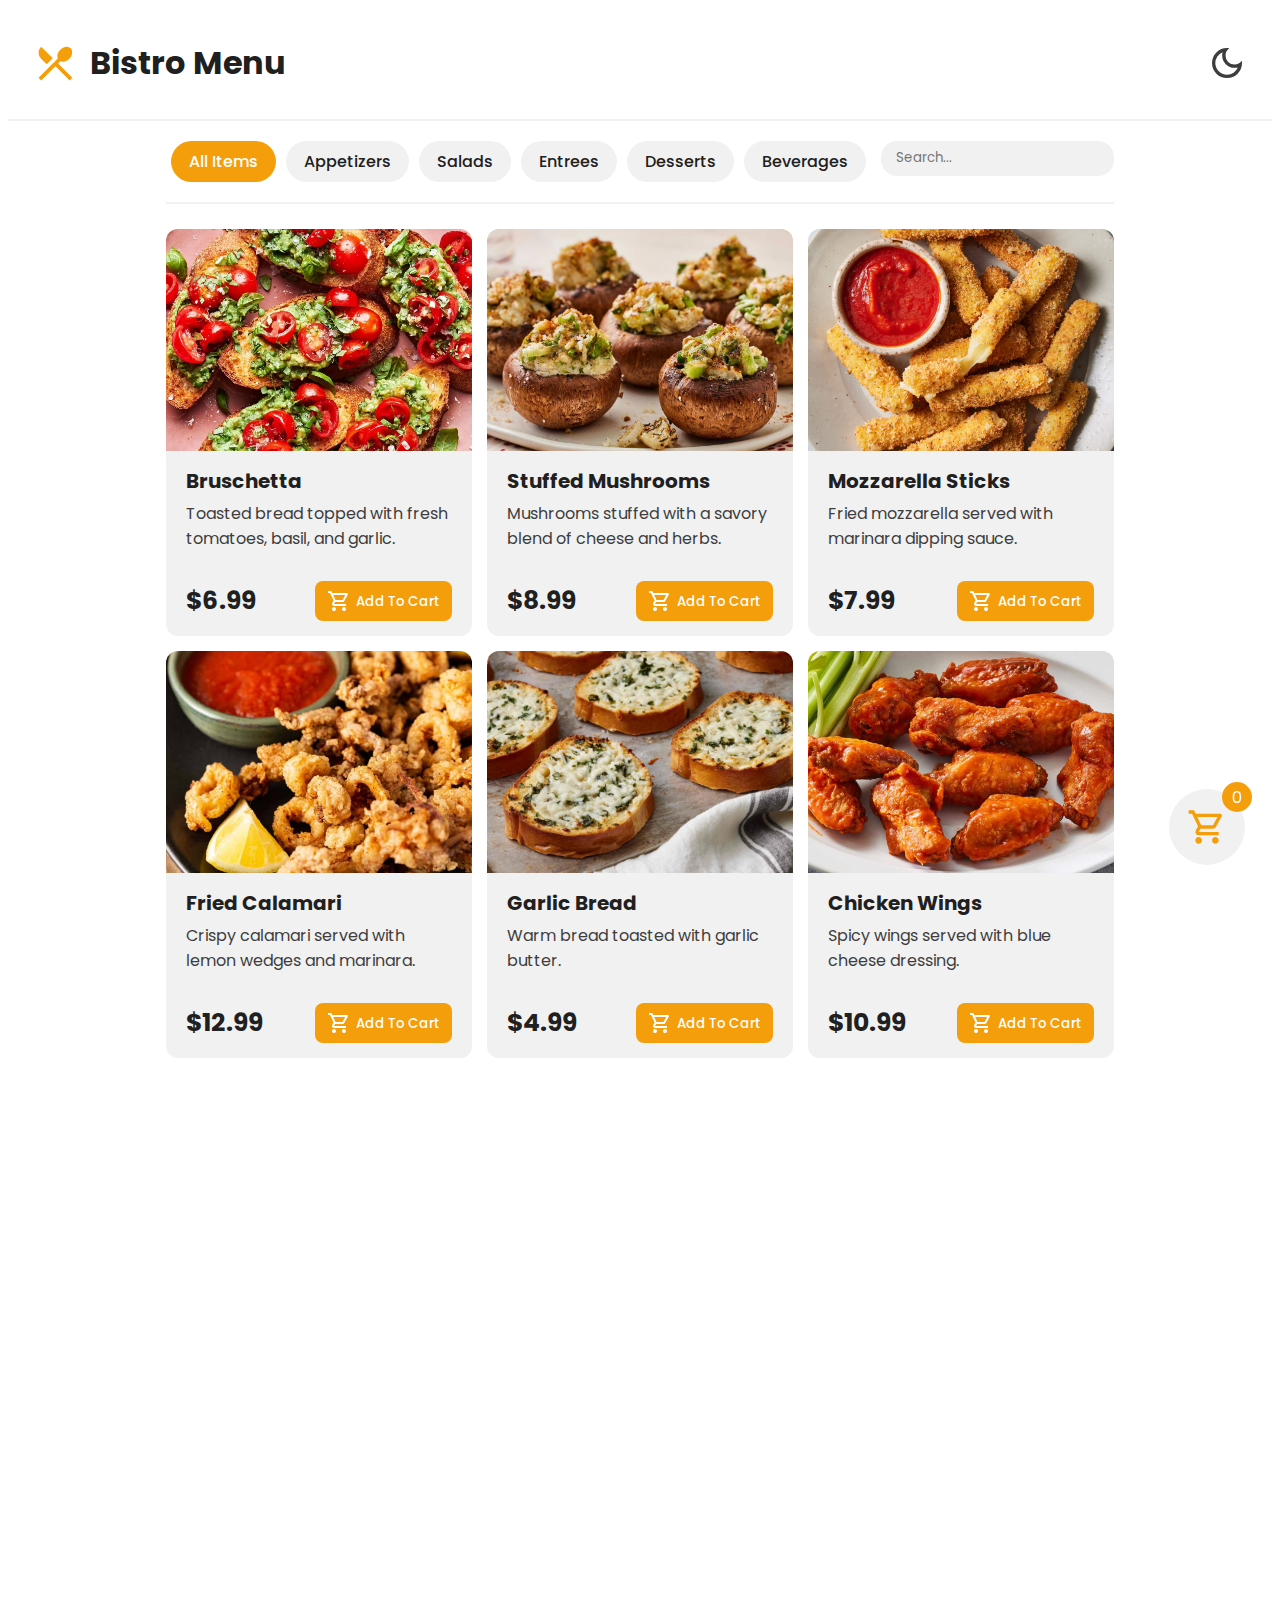
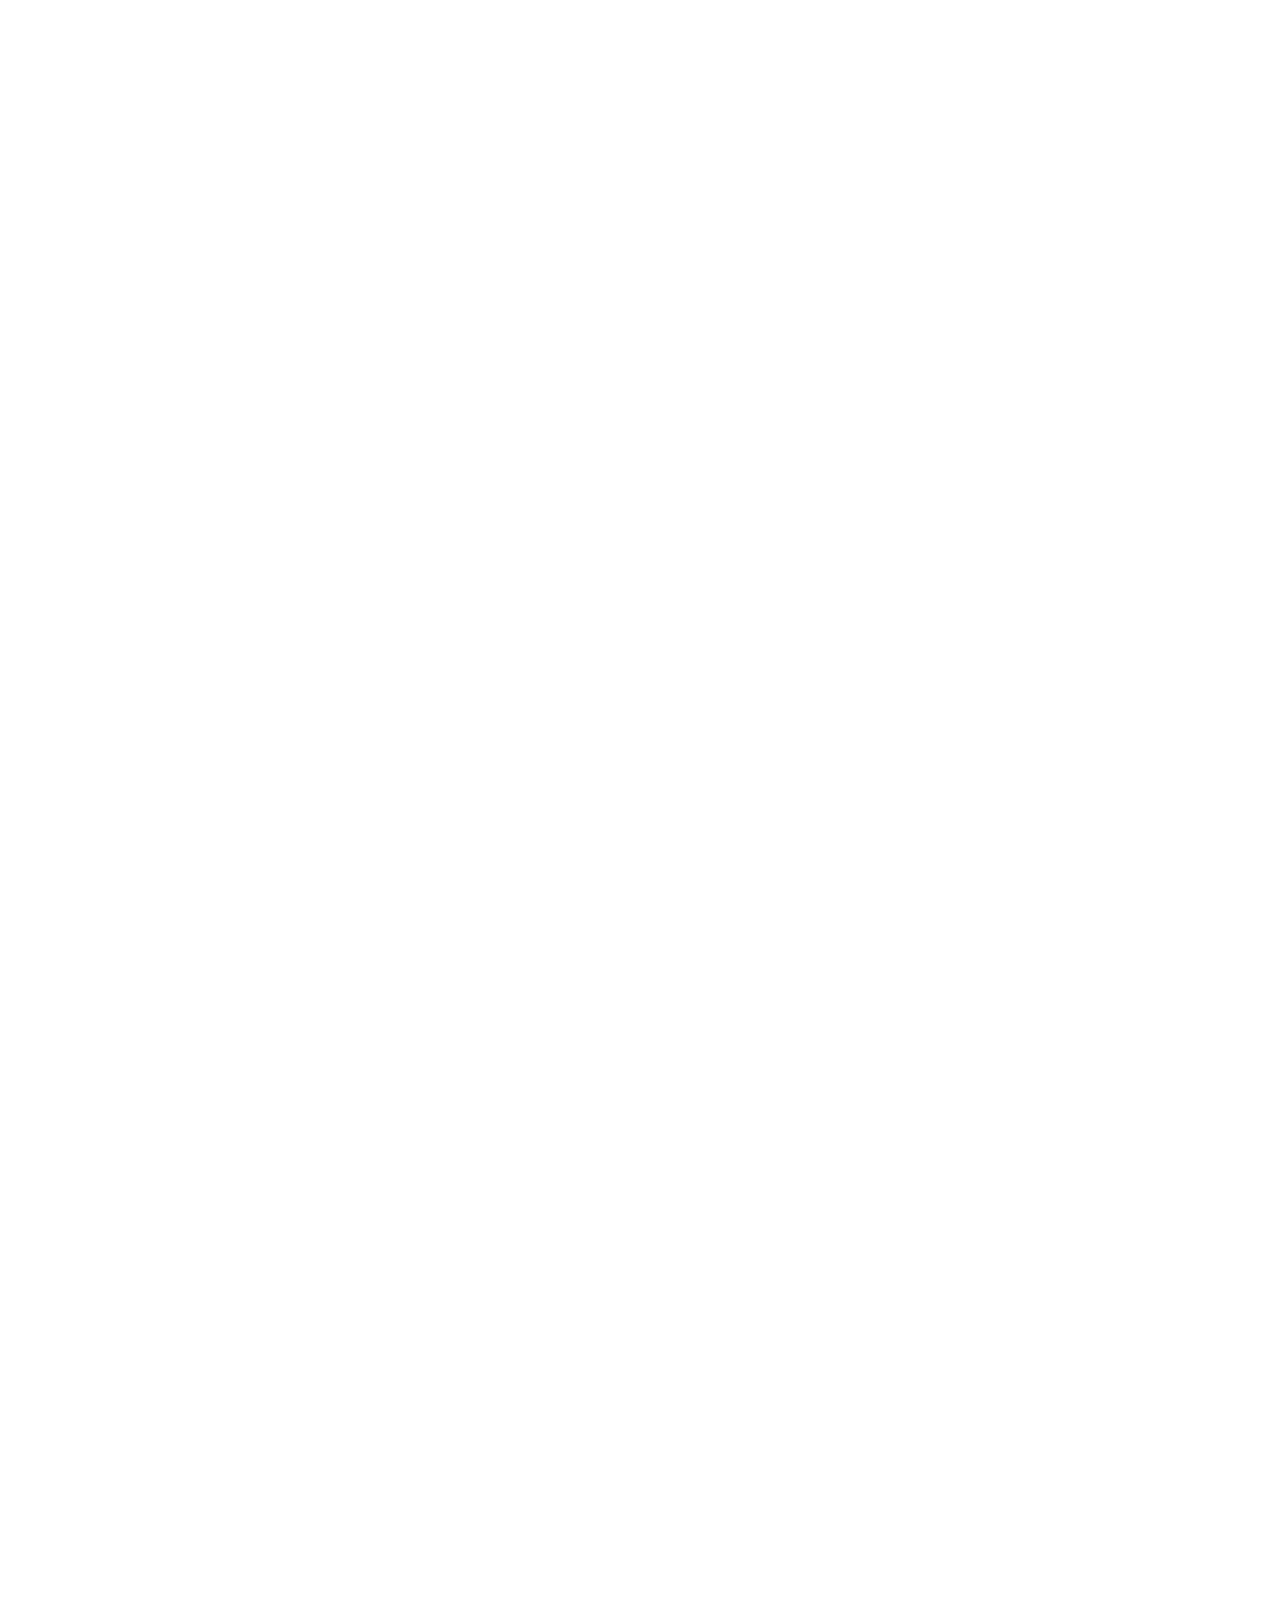
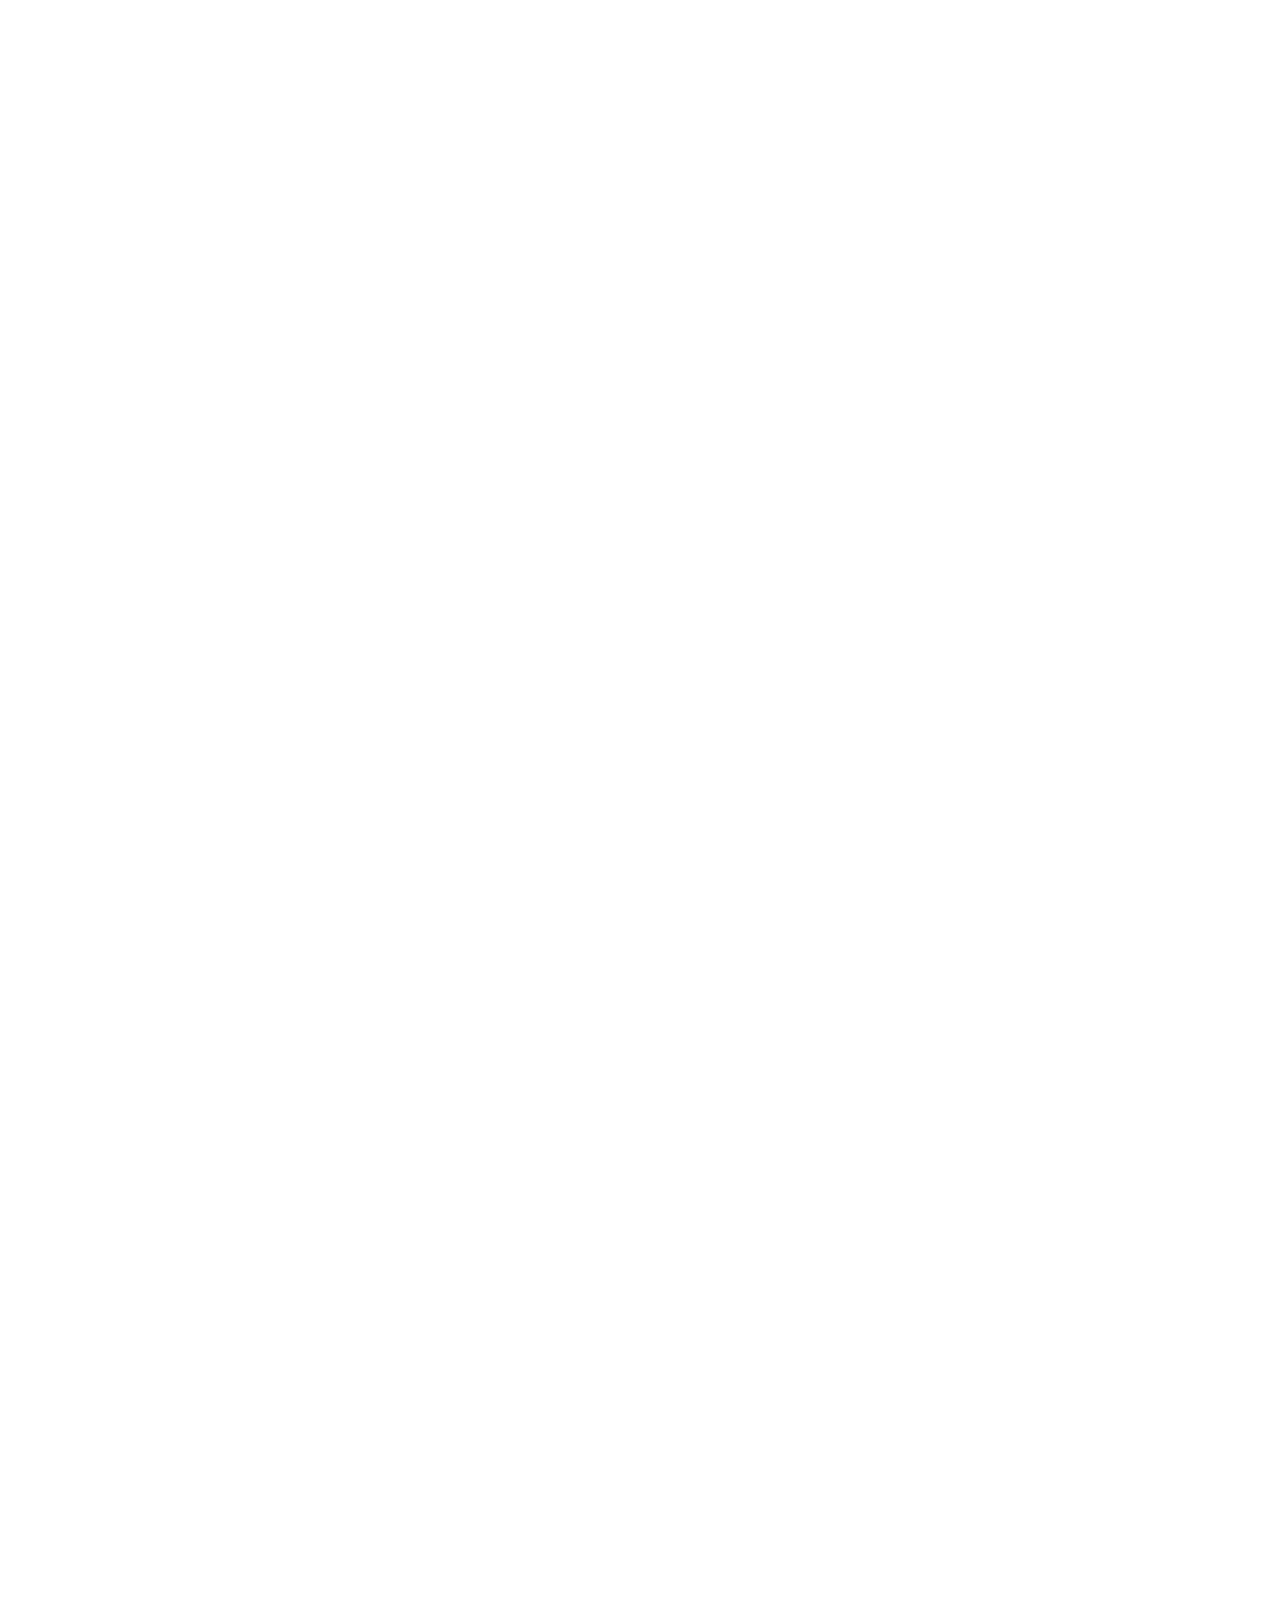
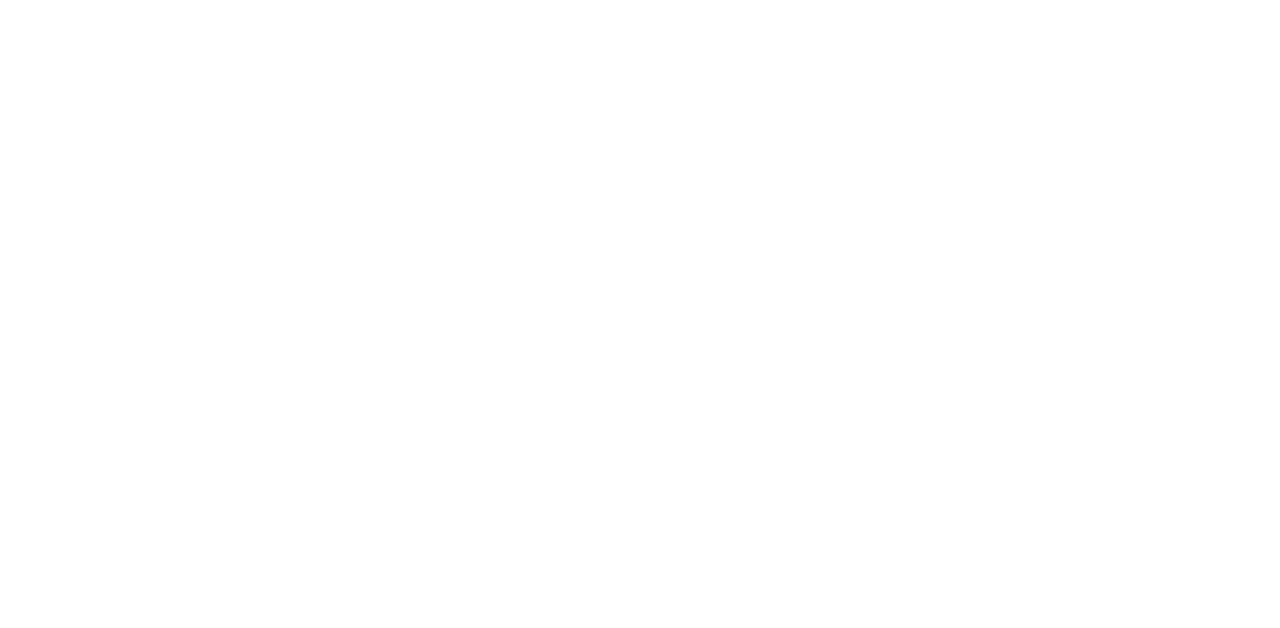
==== commit 9f07122b: "small changes" ====
--- a/index.html
+++ b/index.html
@@ -18,13 +18,13 @@
     />
   </head>
   <body class="">
+    <!-- Theme Script -->
     <script src="./js/theme.js"></script>
 
     <!-- Header -->
     <header>
       <div class="header">
         <a class="textLogo" href="">
-          <!-- Count -->
           <!-- Logo -->
           <svg
             xmlns="http://www.w3.org/2000/svg"
@@ -39,6 +39,8 @@
           </svg>
           <h1>Bistro Menu</h1>
         </a>
+
+        <!-- Theme Switch Button -->
         <div>
           <div class="themeSwitch" onclick="switchTheme()">
             <svg
@@ -54,10 +56,10 @@
             </svg>
           </div>
         </div>
-        <!-- Cart Button -->
+
+        <!-- Floating Cart Button -->
         <a class="cartButton" href="cart.html">
           <div id="cartCount" class="cartCount">0</div>
-
           <svg
             xmlns="http://www.w3.org/2000/svg"
             height="24px"
@@ -73,8 +75,7 @@
       </div>
     </header>
 
-    <!-- Main -->
-
+    <!-- Main Content-->
     <main>
       <div class="filters">
         <!-- Categories Filter Bar -->
@@ -89,6 +90,7 @@
           />
           <label class="categoryButton" for="all">All Items</label>
         </div>
+
         <!-- Search Bar -->
         <div class="search">
           <input
@@ -103,7 +105,7 @@
       </div>
       <br />
 
-      <!-- Menu Items -->
+      <!-- Items -->
       <div class="itemsContainer"></div>
 
       <div id="notificationContainer"></div>
--- a/css/global.css
+++ b/css/global.css
@@ -1,3 +1,4 @@
+/* GLOABL COLORS */
 :root {
   --primary-color: #f59e0b;
   --text-color: #202020;
@@ -6,6 +7,7 @@
   --base-variant: #f1f1f1;
 }
 
+/* DARK MODE COLORS */
 .darkmode {
   --primary-color: #f59e0b;
   --text-color: #ffffff;
@@ -29,6 +31,7 @@
 main {
   width: 75%;
   margin: auto;
+  margin-bottom: 70px;
 }
 
 .itemsContainer {
@@ -78,6 +81,8 @@
 }
 
 .cartButton {
+  z-index: 1;
+
   position: fixed;
   bottom: 35px;
   right: 35px;
@@ -152,14 +157,24 @@
 .menuItem {
   display: flex;
   flex-direction: column;
-  /* width: 475px; */
   background-color: var(--base-variant);
   border-radius: 12px;
+  opacity: 0;
+  transform: translateY(100px);
+  transition: 1s ease;
+}
+
+.menuItem.menuItemVisible {
+  opacity: 1;
+  transform: translateY(0);
+  transition: 1s ease;
 }
 
 .menuItem img {
   border-radius: 12px 12px 0px 0px;
   width: 100%;
+  min-height: 222px;
+  height: 222px;
   object-fit: cover;
 }
 
@@ -255,3 +270,18 @@
   margin-bottom: -7px;
   cursor: pointer;
 }
+
+.menuItem .linkButton svg {
+  fill: var(--base-color);
+}
+
+.buttonContent {
+  display: flex;
+  justify-content: center;
+  align-items: center;
+  gap: 5px;
+}
+
+.buttonContent span {
+  margin-top: 2px;
+}
--- a/css/responsive.css
+++ b/css/responsive.css
@@ -1,60 +1,3 @@
-/* Mobile */
-@media (max-width: 767px) {
-  .itemsContainer {
-    display: grid;
-    grid-template-columns: 1fr 1fr;
-    gap: 15px;
-  }
-
-  .menuContent h2 {
-    font-size: 14px;
-  }
-
-  .menuContent {
-    margin: 10px 15px;
-  }
-
-  .menuDesc {
-    font-size: 13px;
-  }
-
-  main {
-    width: 95%;
-  }
-
-  .menuItemFooter .price {
-    font-size: 16px;
-  }
-
-  .menuItemFooter .linkButton {
-    font-size: 13px;
-    padding: 4px 6px;
-  }
-
-  .categoriesFilter {
-    width: 100%;
-    overflow: scroll;
-    flex-wrap: nowrap;
-    align-items: center;
-    justify-content: start;
-  }
-
-  .categoryButton {
-    font-size: 14px;
-    white-space: nowrap;
-  }
-
-  .filters {
-    flex-direction: column;
-    gap: 15px;
-  }
-
-  /* .searchInput,
-  .search {
-    width: 100%;
-  } */
-}
-
 /* Tablet */
 @media (max-width: 1024px) {
   /* .itemsContainer {
@@ -62,6 +5,11 @@
     grid-template-columns: 1fr 1fr;
     gap: 15px;
   } */
+
+  .menuItem img {
+    min-height: 160px;
+    height: 160px;
+  }
 
   .menuContent h2 {
     font-size: 16px;
@@ -116,3 +64,114 @@
     flex: unset;
   }
 }
+
+/* Mobile */
+@media (max-width: 767px) {
+  .menuItem img {
+    min-height: 95px;
+    height: 95px;
+  }
+
+  .itemsContainer {
+    display: grid;
+    grid-template-columns: 1fr 1fr;
+    gap: 15px;
+  }
+
+  .menuContent h2 {
+    font-size: 12px;
+  }
+
+  .menuContent {
+    margin: 8px 13px;
+  }
+
+  .menuDesc {
+    font-size: 9px;
+    margin-bottom: 10px;
+  }
+
+  main {
+    width: 95%;
+  }
+
+  .menuItemFooter .price {
+    font-size: 16px;
+  }
+
+  .menuItemFooter .linkButton {
+    font-size: 13px;
+    padding: 4px 6px;
+  }
+
+  .categoriesFilter {
+    width: 100%;
+    gap: 4px;
+    overflow: scroll;
+    flex-wrap: nowrap;
+    align-items: center;
+    justify-content: start;
+  }
+
+  .categoryButton {
+    font-size: 13px;
+    /* padding: 4px 8px; */
+    white-space: nowrap;
+  }
+
+  .filters {
+    flex-direction: column;
+    gap: 15px;
+  }
+
+  .search {
+    width: 100%;
+    max-width: 100%;
+  }
+
+  .textLogo {
+    font-size: 10px;
+  }
+
+  .textLogo svg,
+  .themeSwitch svg {
+    width: 25px;
+    height: 25px;
+  }
+
+  .buttonContent span {
+    display: none;
+  }
+  .buttonContent svg {
+    width: 20px;
+    height: 20px;
+  }
+
+  .cartButton svg {
+    width: 30px;
+    height: 30px;
+  }
+
+  .cartButton {
+    padding: 15px;
+  }
+
+  .cartCount {
+    font-size: 12px;
+    width: 25px;
+    height: 25px;
+  }
+
+  .notification {
+    position: fixed;
+    bottom: -100px;
+    left: 20px;
+    background-color: rgb(66, 143, 66);
+    color: white;
+    padding: 10px;
+    font-size: 10px;
+    border-radius: 8px;
+    transition: 100ms ease-in-out;
+    box-shadow: 0 0 20px 4px #00000059;
+  }
+}
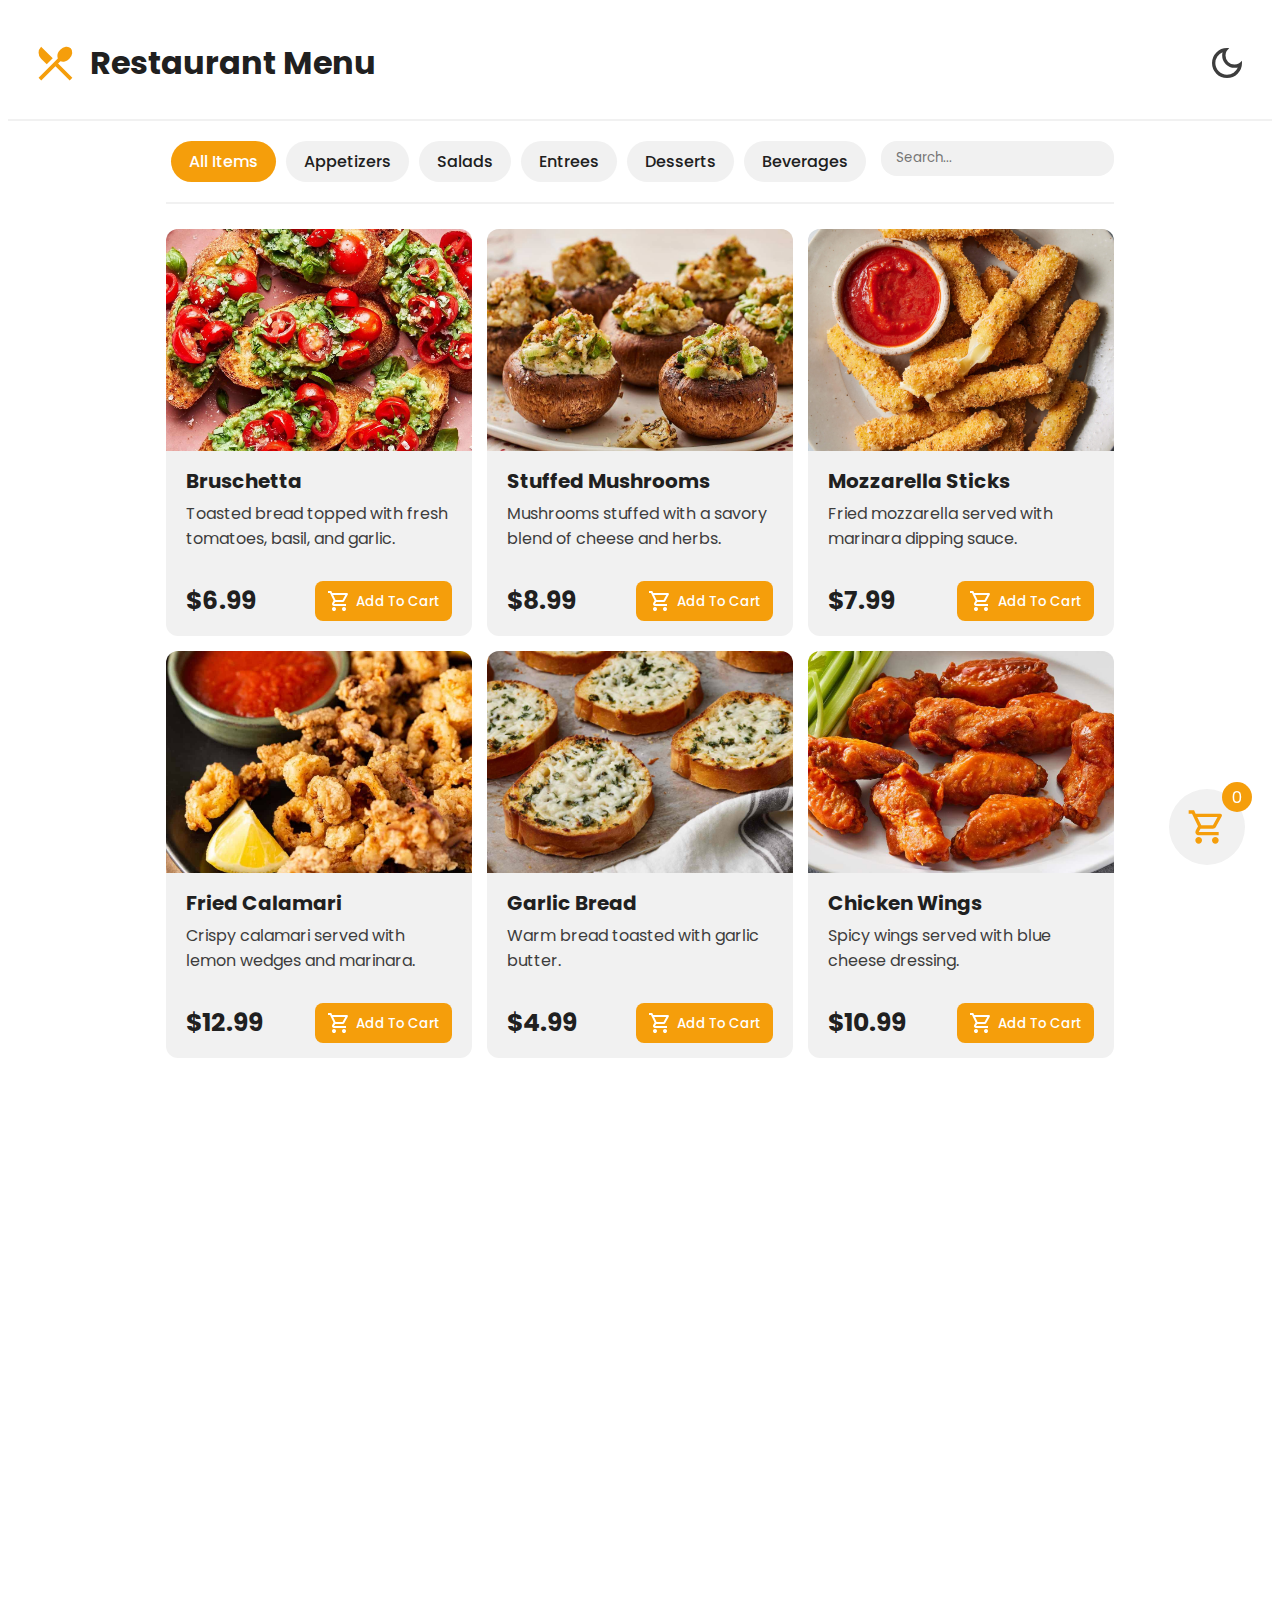
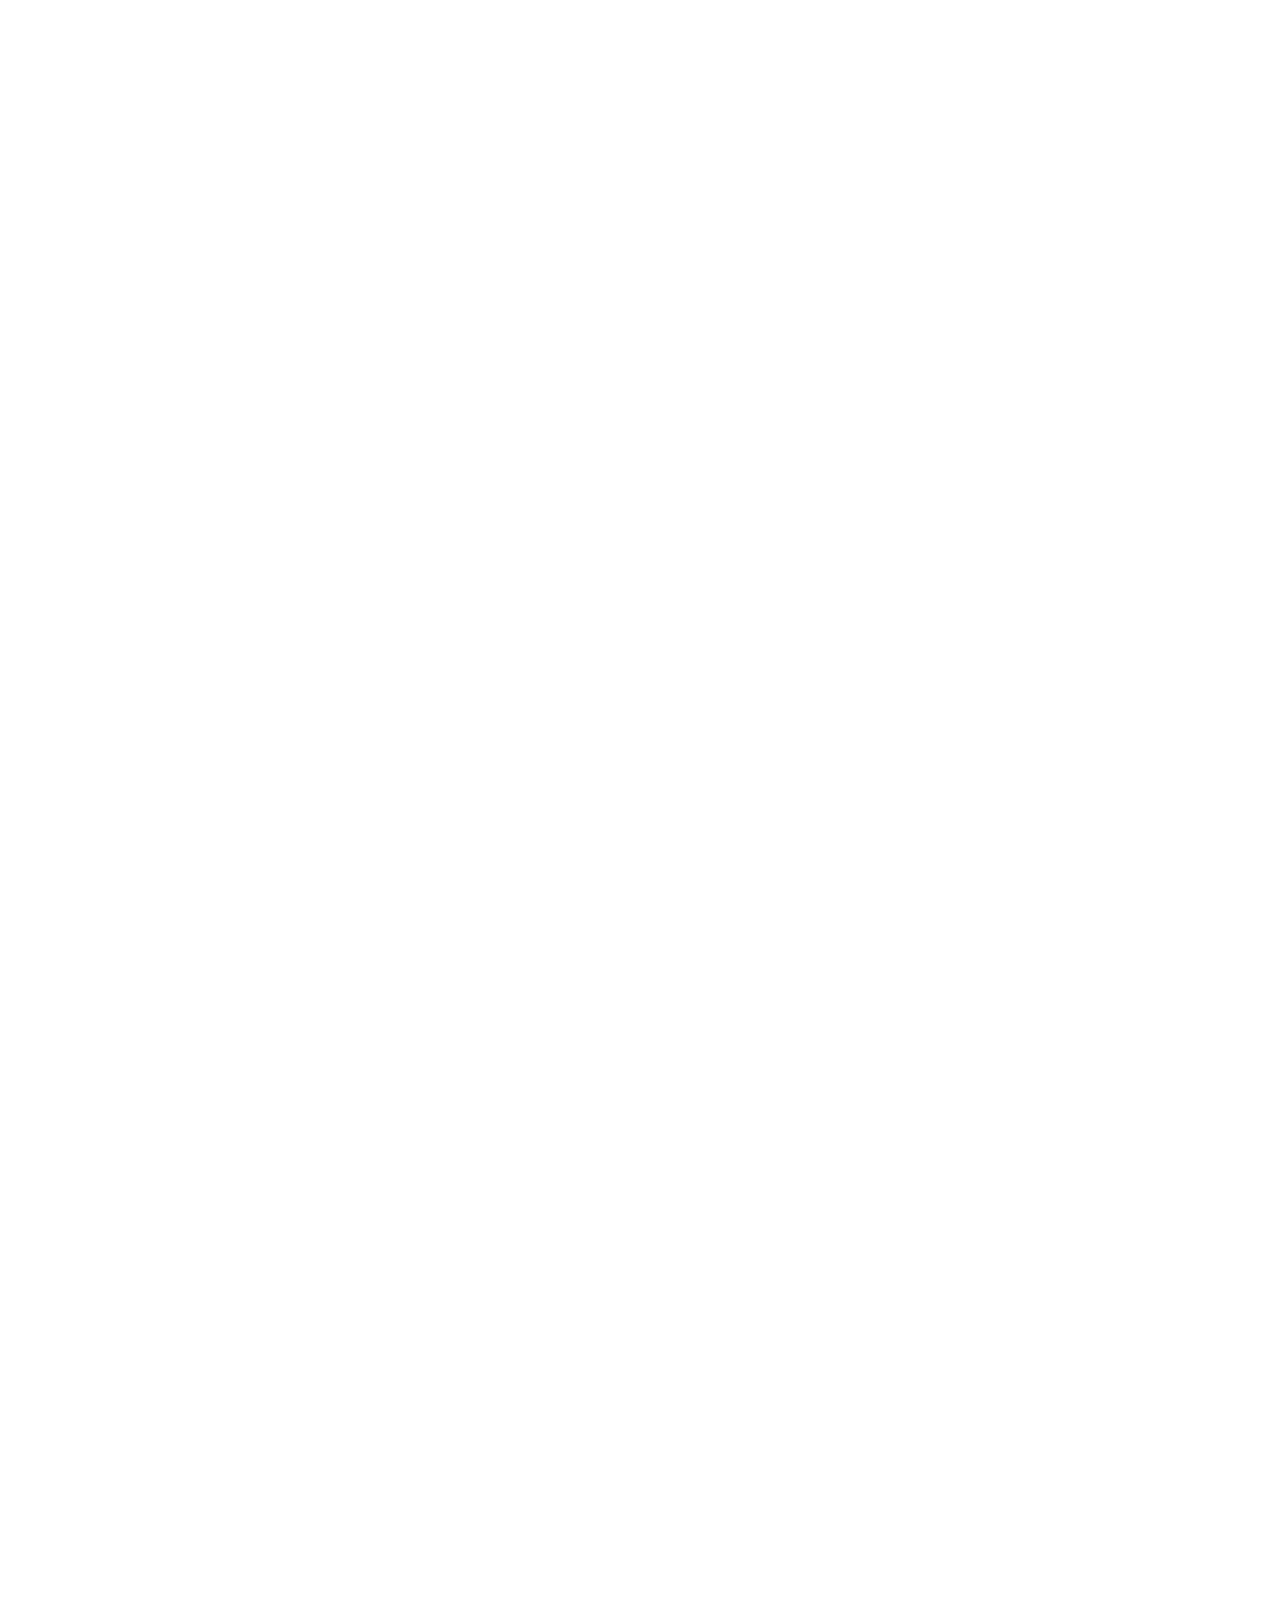
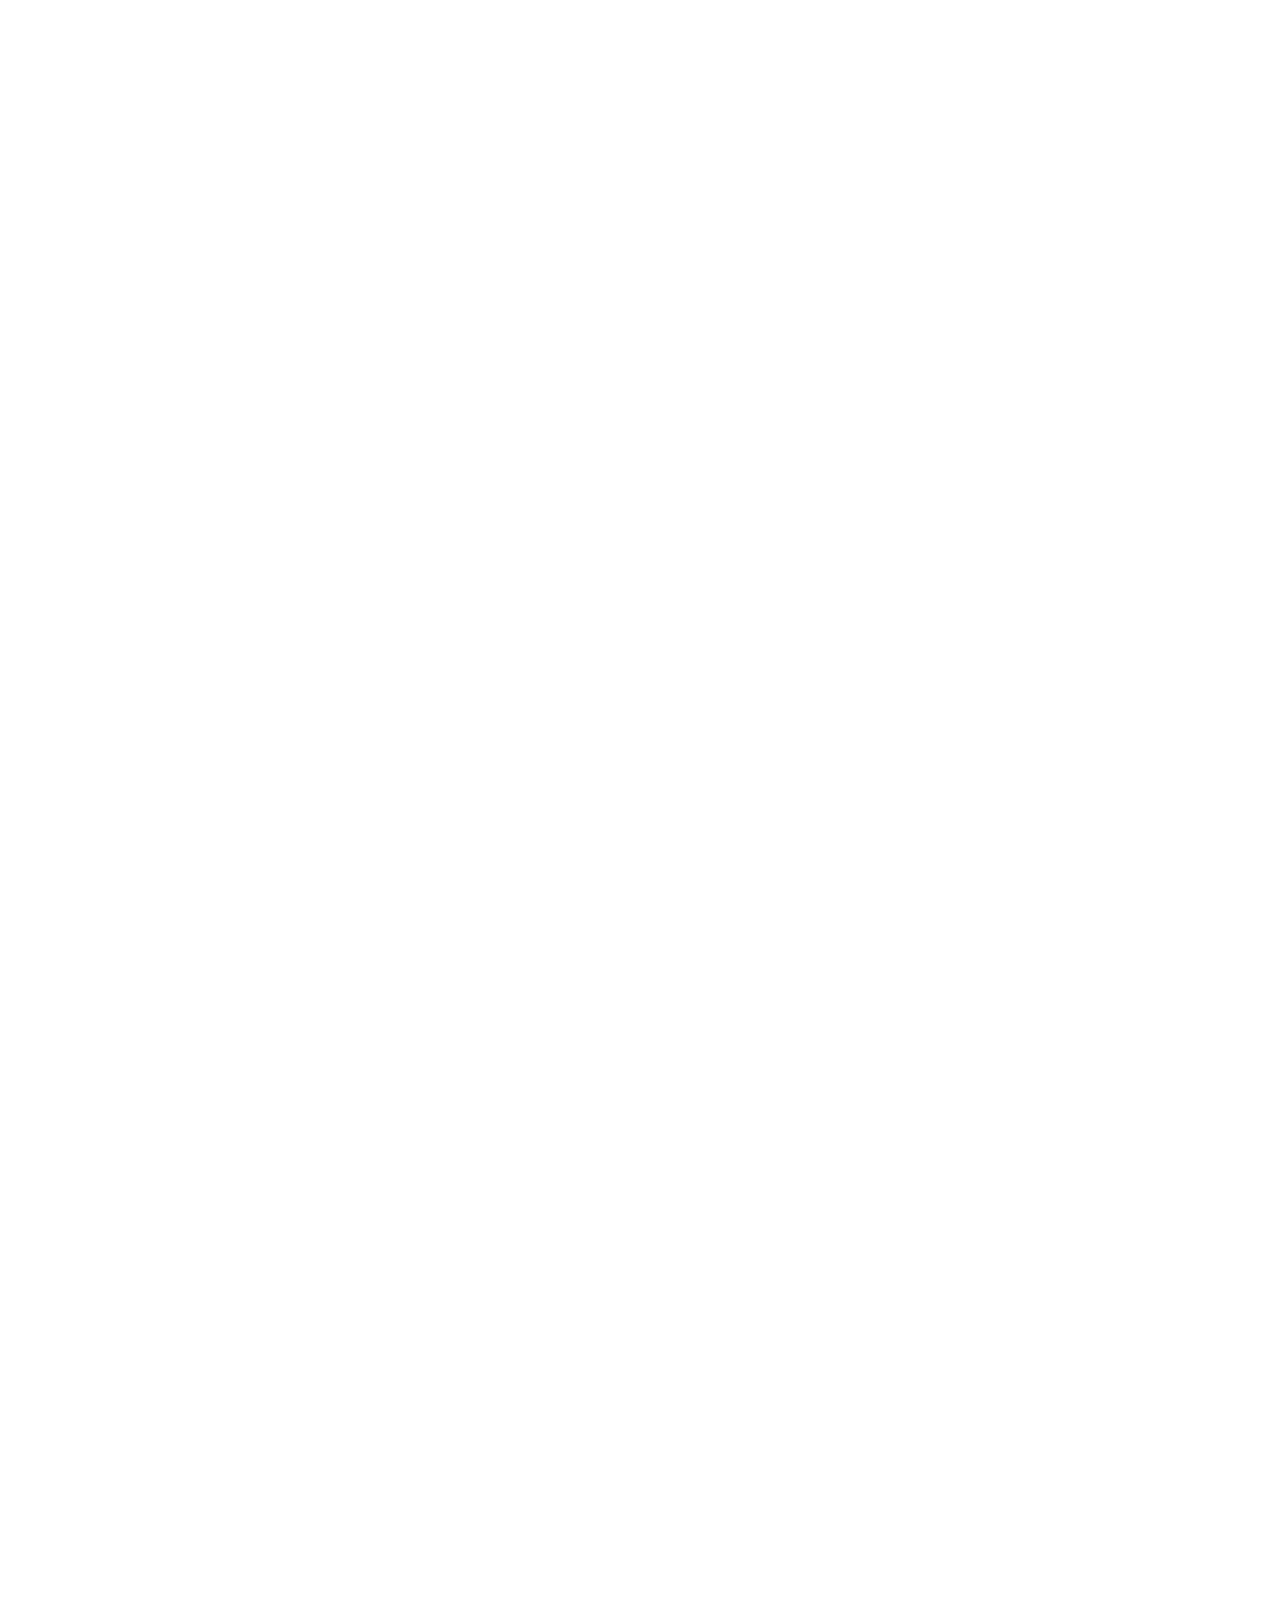
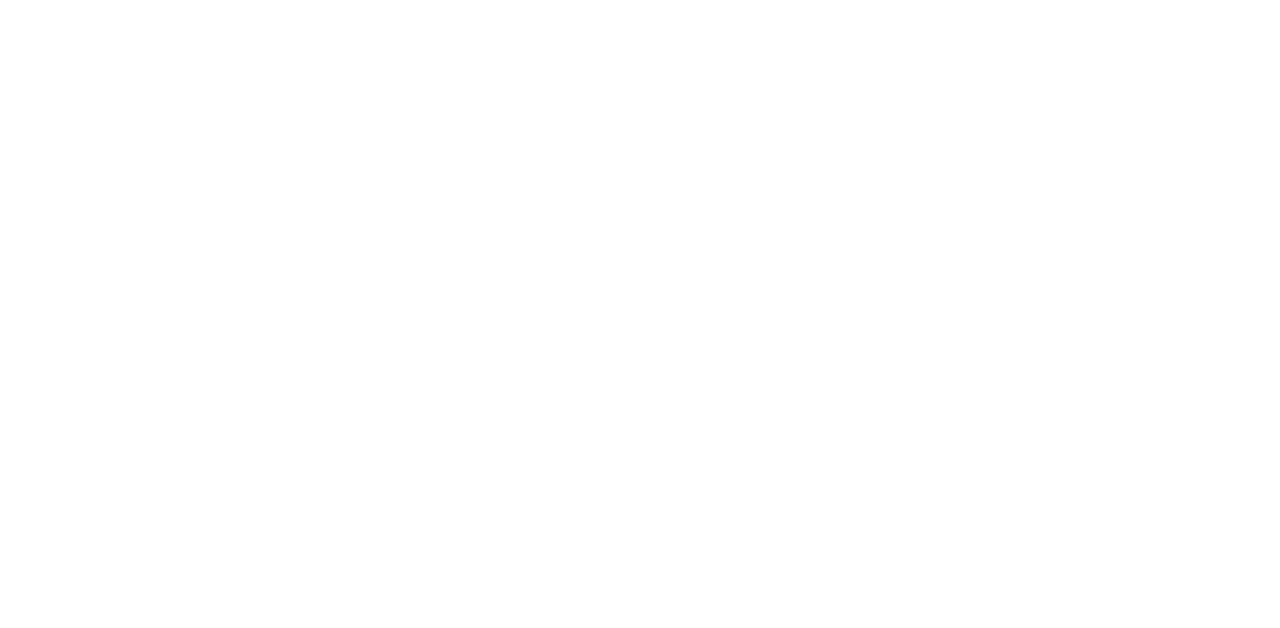
==== commit c1dcf325: "small changes" ====
--- a/index.html
+++ b/index.html
@@ -37,7 +37,7 @@
               d="m175-120-56-56 410-410q-18-42-5-95t57-95q53-53 118-62t106 32q41 41 32 106t-62 118q-42 44-95 57t-95-5l-50 50 304 304-56 56-304-302-304 302Zm118-342L173-582q-54-54-54-129t54-129l248 250-128 128Z"
             />
           </svg>
-          <h1>Bistro Menu</h1>
+          <h1>Restaurant Menu</h1>
         </a>
 
         <!-- Theme Switch Button -->
--- a/css/responsive.css
+++ b/css/responsive.css
@@ -68,8 +68,8 @@
 /* Mobile */
 @media (max-width: 767px) {
   .menuItem img {
-    min-height: 95px;
-    height: 95px;
+    min-height: 115px;
+    height: 115px;
   }
 
   .itemsContainer {
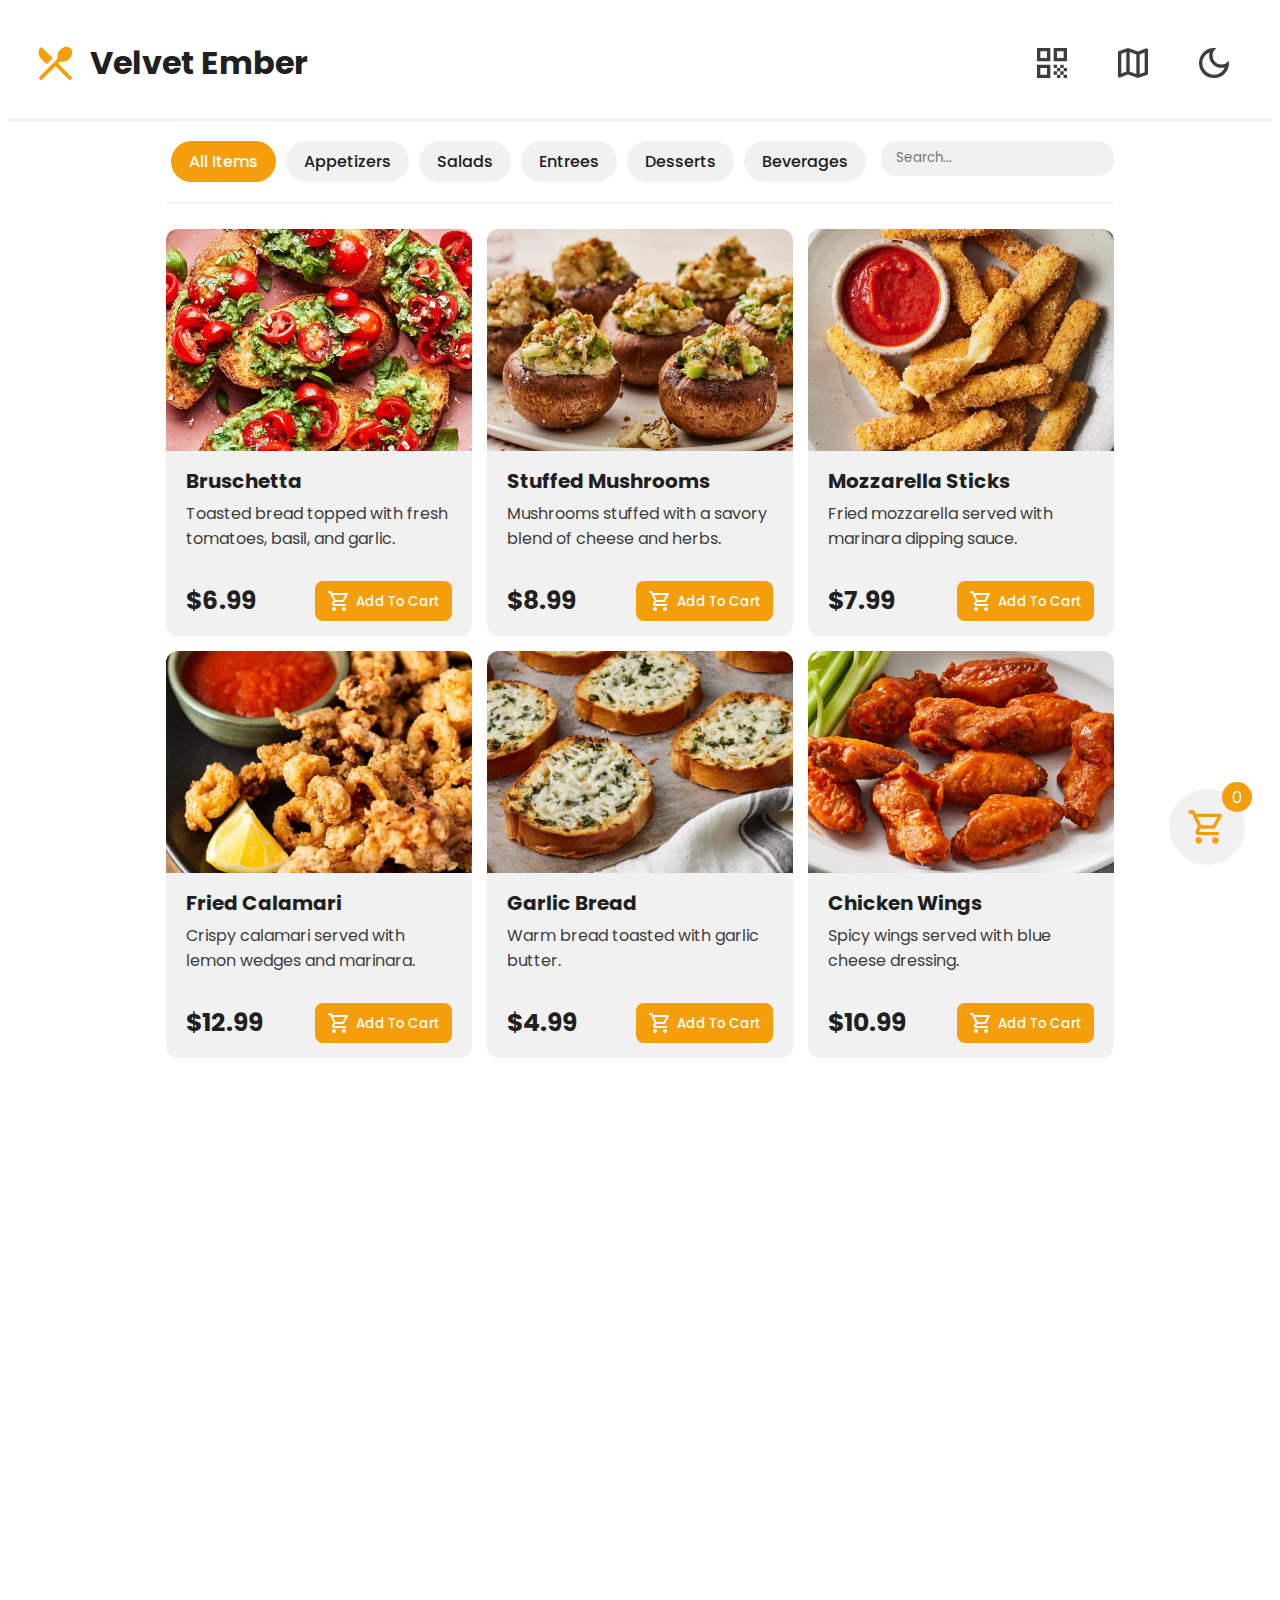
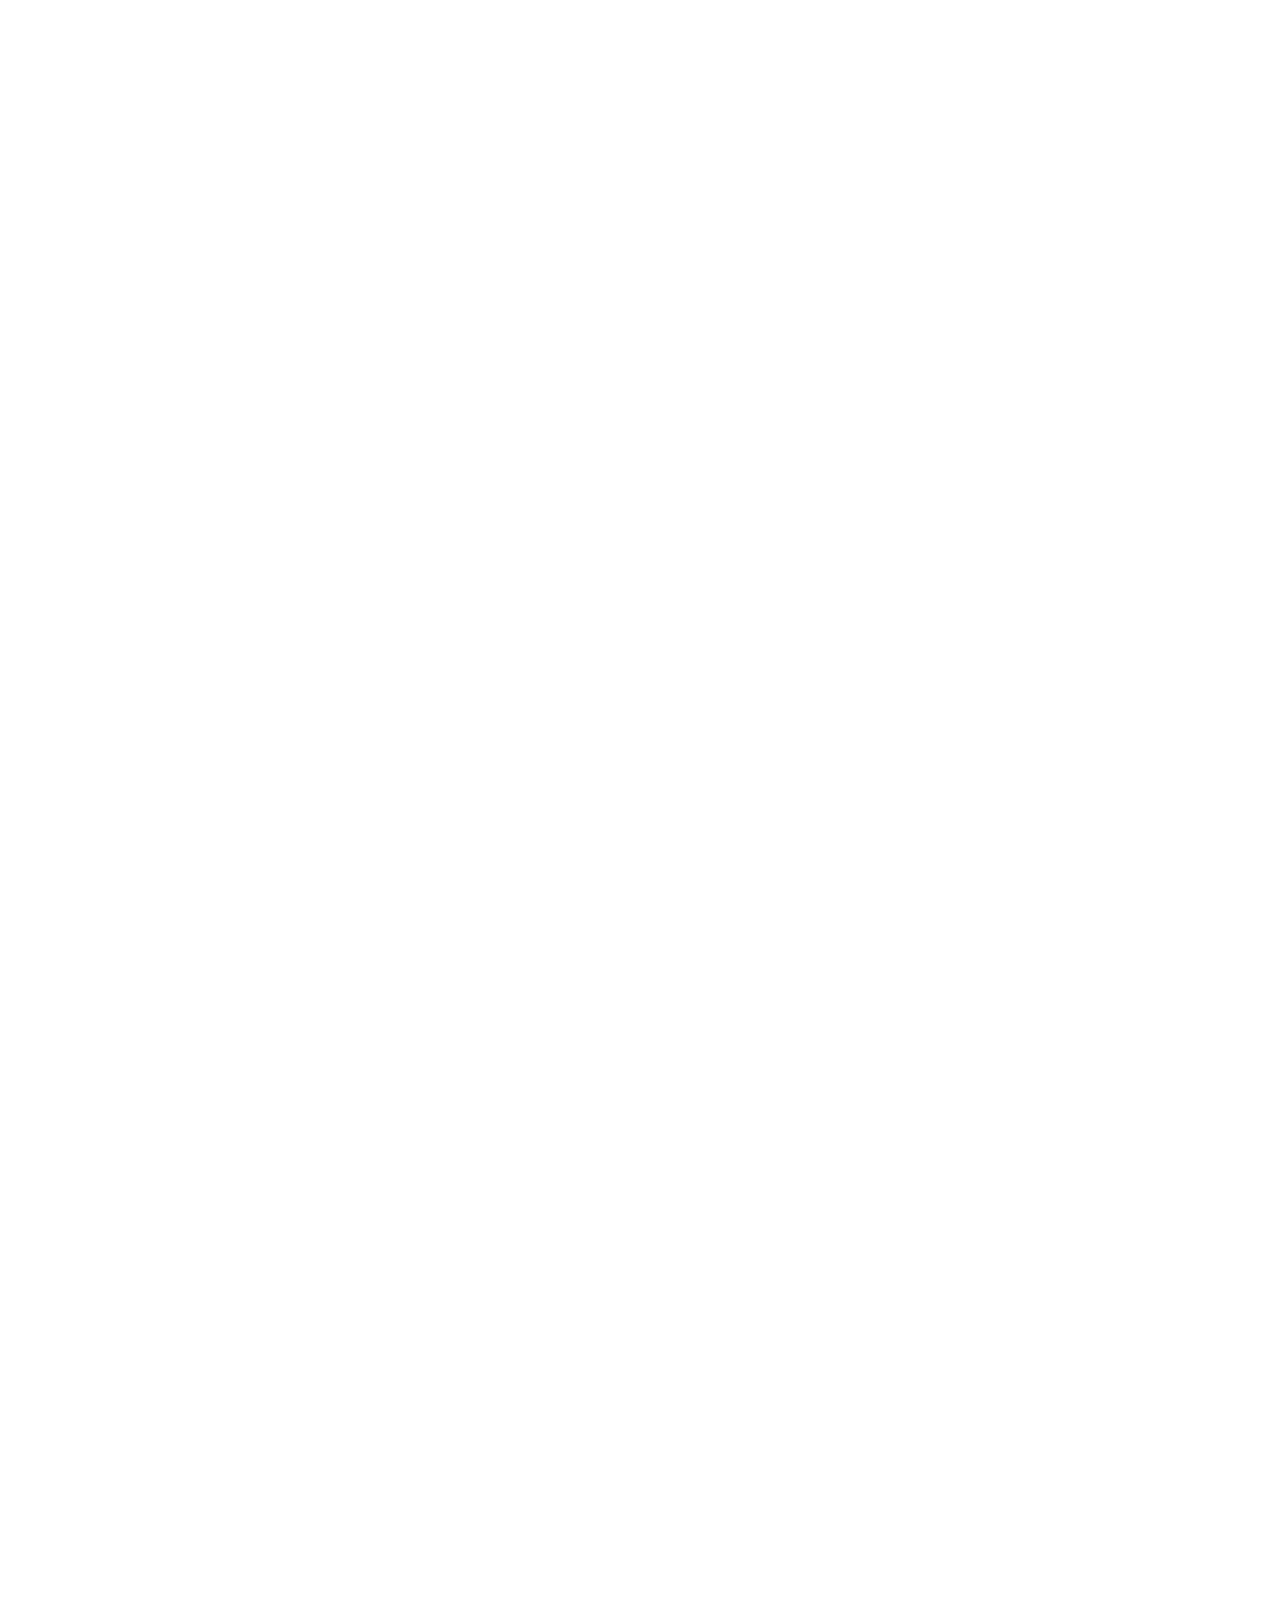
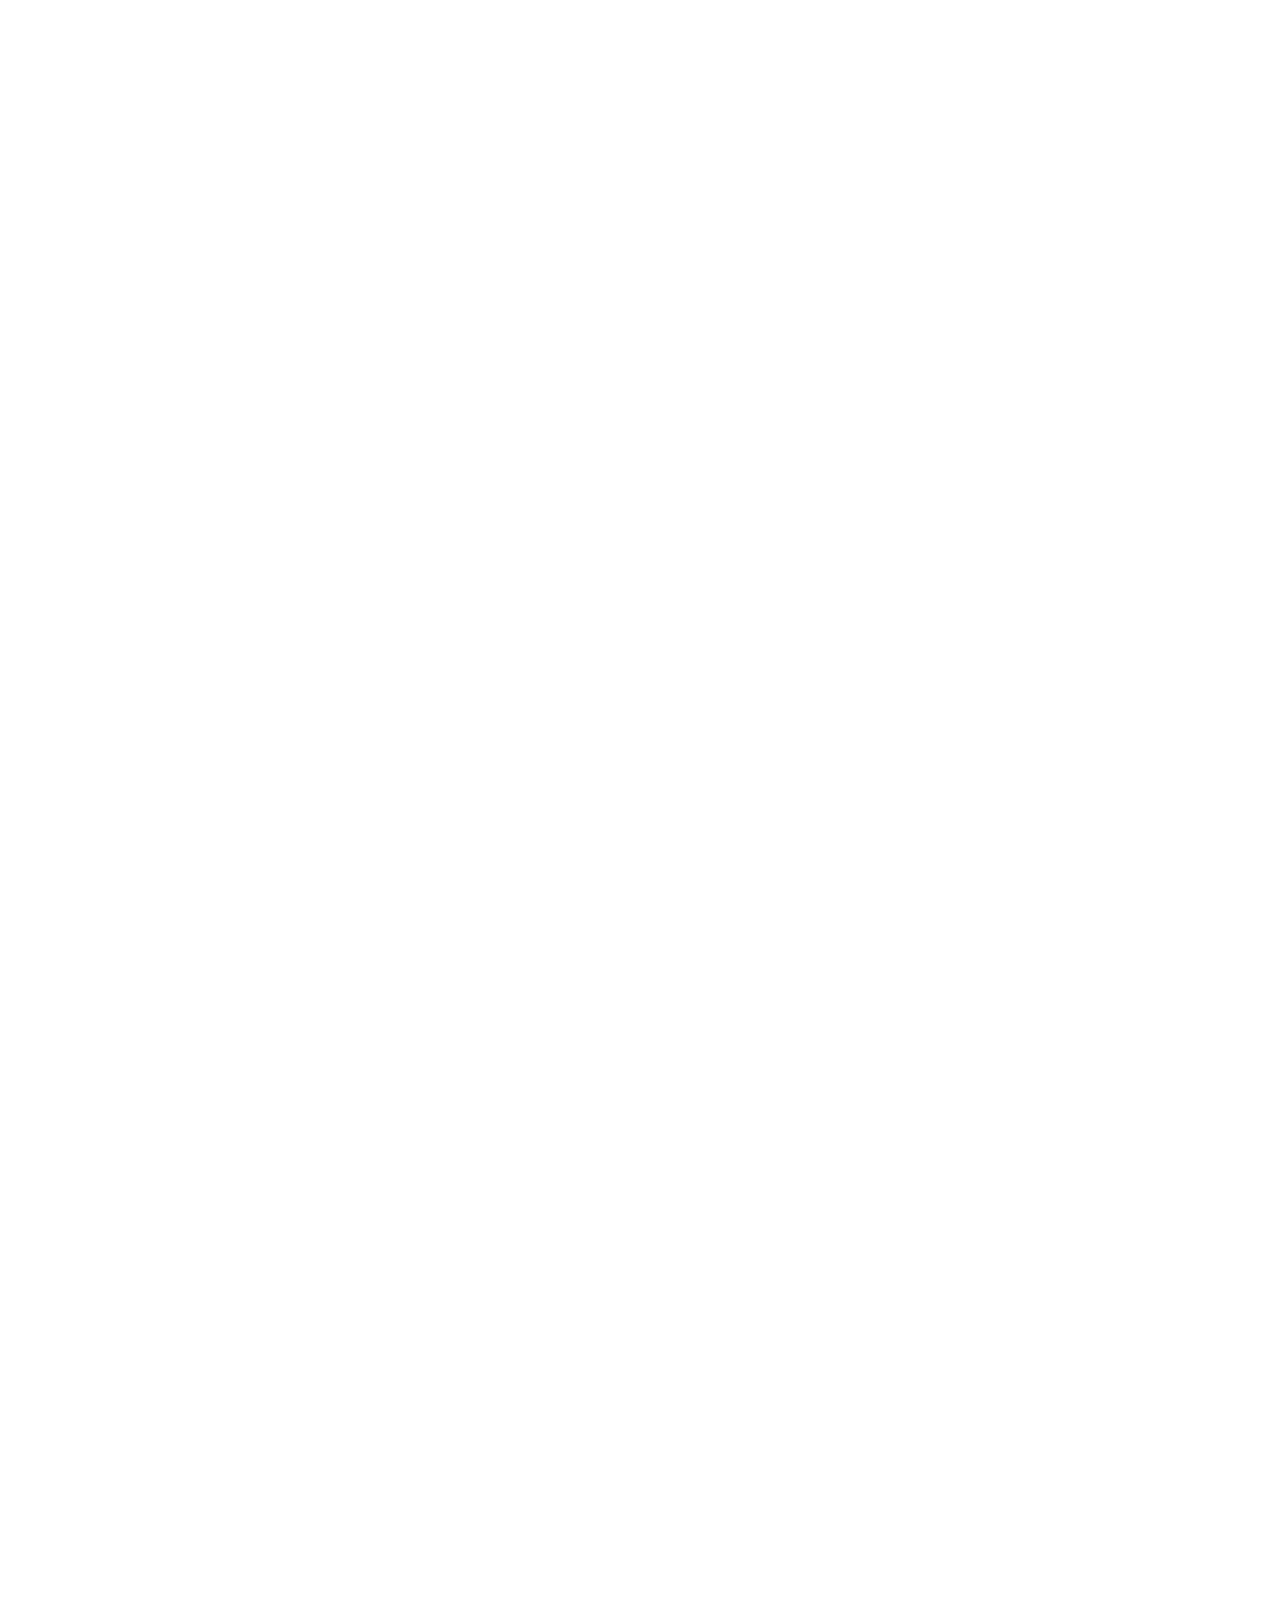
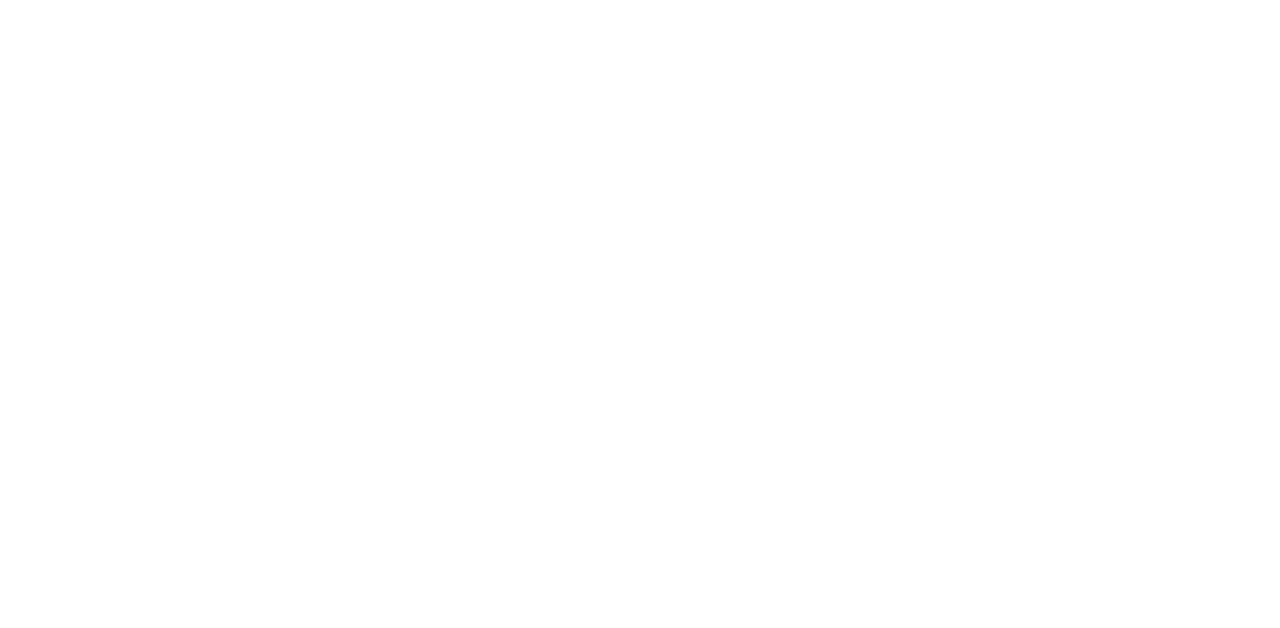
==== commit 0c897bfe: "add about page and qr code" ====
--- a/index.html
+++ b/index.html
@@ -3,11 +3,12 @@
   <head>
     <meta charset="UTF-8" />
     <meta name="viewport" content="width=device-width, initial-scale=1.0" />
-    <title>Digital Restaurant Menu</title>
+    <title>Velvet Ember</title>
 
     <!-- Load  Gloabl CSS -->
     <link rel="stylesheet" href="./css/global.css" />
     <link rel="stylesheet" href="./css/responsive.css" />
+    <link rel="stylesheet" href="./css/modal.css" />
 
     <!-- Load Google Fonts -->
     <link rel="preconnect" href="https://fonts.googleapis.com" />
@@ -37,12 +38,51 @@
               d="m175-120-56-56 410-410q-18-42-5-95t57-95q53-53 118-62t106 32q41 41 32 106t-62 118q-42 44-95 57t-95-5l-50 50 304 304-56 56-304-302-304 302Zm118-342L173-582q-54-54-54-129t54-129l248 250-128 128Z"
             />
           </svg>
-          <h1>Restaurant Menu</h1>
+          <h1>Velvet Ember</h1>
         </a>
 
-        <!-- Theme Switch Button -->
-        <div>
-          <div class="themeSwitch" onclick="switchTheme()">
+        <!-- Header Icon Links -->
+        <div class="headerIcons">
+          <!-- QR Code -->
+
+          <div>
+            <div id="qrButton" class="iconButton" onclick="">
+              <svg
+                xmlns="http://www.w3.org/2000/svg"
+                height="24px"
+                viewBox="0 -960 960 960"
+                width="24px"
+                fill="#e8eaed"
+              >
+                <path
+                  d="M120-520v-320h320v320H120Zm80-80h160v-160H200v160Zm-80 480v-320h320v320H120Zm80-80h160v-160H200v160Zm320-320v-320h320v320H520Zm80-80h160v-160H600v160Zm160 480v-80h80v80h-80ZM520-360v-80h80v80h-80Zm80 80v-80h80v80h-80Zm-80 80v-80h80v80h-80Zm80 80v-80h80v80h-80Zm80-80v-80h80v80h-80Zm0-160v-80h80v80h-80Zm80 80v-80h80v80h-80Z"
+                />
+              </svg>
+            </div>
+          </div>
+
+          <!-- About Page -->
+
+          <div>
+            <a href="./about.html">
+              <div class="iconButton" onclick="">
+                <svg
+                  xmlns="http://www.w3.org/2000/svg"
+                  height="24px"
+                  viewBox="0 -960 960 960"
+                  width="24px"
+                  fill="#e8eaed"
+                >
+                  <path
+                    d="m600-120-240-84-186 72q-20 8-37-4.5T120-170v-560q0-13 7.5-23t20.5-15l212-72 240 84 186-72q20-8 37 4.5t17 33.5v560q0 13-7.5 23T812-192l-212 72Zm-40-98v-468l-160-56v468l160 56Zm80 0 120-40v-474l-120 46v468Zm-440-10 120-46v-468l-120 40v474Zm440-458v468-468Zm-320-56v468-468Z"
+                  />
+                </svg>
+              </div>
+            </a>
+          </div>
+
+          <!-- Theme Switch Buttons -->
+          <div class="iconButton themeSwitch" onclick="switchTheme()">
             <svg
               xmlns="http://www.w3.org/2000/svg"
               height="24px"
@@ -115,5 +155,6 @@
     <script src="./data.js"></script>
     <script src="./js/cart.js"></script>
     <script src="./js/home.js"></script>
+    <script src="./js/modal.js"></script>
   </body>
 </html>
--- a/css/global.css
+++ b/css/global.css
@@ -263,12 +263,32 @@
   color: var(--base-color);
 }
 
-.themeSwitch svg {
+.iconButton svg {
   fill: var(--secondary-text);
   width: 40px;
   height: 40px;
   margin-bottom: -7px;
+}
+
+.iconButton {
   cursor: pointer;
+  border-radius: 100%;
+  transition: 200ms ease;
+  padding: 13px;
+  background-color: var(--base-color);
+}
+
+.iconButton:hover {
+  background-color: var(--base-variant);
+  transition: 200ms ease;
+  transform: scale(108%);
+}
+
+.headerIcons {
+  display: flex;
+  gap: 15px;
+  justify-content: space-between;
+  align-items: center;
 }
 
 .menuItem .linkButton svg {
--- a/css/responsive.css
+++ b/css/responsive.css
@@ -130,13 +130,20 @@
   }
 
   .textLogo {
-    font-size: 10px;
+    font-size: 8px;
   }
 
   .textLogo svg,
-  .themeSwitch svg {
+  .iconButton svg {
     width: 25px;
     height: 25px;
+  }
+
+  .iconButton {
+    padding: 5px;
+  }
+  .headerIcons {
+    gap: 2px;
   }
 
   .buttonContent span {
--- a/css/modal.css
+++ b/css/modal.css
@@ -0,0 +1,59 @@
+/* Modal container (hidden by default) */
+.modal {
+  display: none; /* Hidden by default */
+  position: fixed;
+  top: 0;
+  left: 0;
+  width: 100%;
+  height: 100%;
+  background-color: rgba(0, 0, 0, 0.5); /* Semi-transparent background */
+}
+
+/* Modal content box */
+.modal-content {
+  margin: 8% auto;
+  padding: 30px;
+  background-color: #fff;
+  width: 25%;
+  border-radius: 25px;
+  box-shadow: 0 4px 8px rgba(0, 0, 0, 0.2);
+  transform: translateY(200px);
+  opacity: 0;
+  transition: 1s ease;
+}
+
+.modal-content.modal-visible {
+  transform: translateY(0);
+  opacity: 1;
+  transition: 1s ease;
+}
+
+.modal-content img {
+  width: 100%;
+}
+
+/* Close button */
+.close {
+  float: right;
+  font-size: 20px;
+  font-weight: bold;
+  cursor: pointer;
+}
+
+/* Tablet */
+@media (max-width: 1024px) {
+  .modal-content {
+    width: 40%;
+    margin: 15% auto;
+  }
+}
+
+/* Mobile */
+@media (max-width: 767px) {
+  .modal-content {
+    width: 70%;
+    padding: 15px;
+    font-size: 14px;
+    border-radius: 12px;
+  }
+}
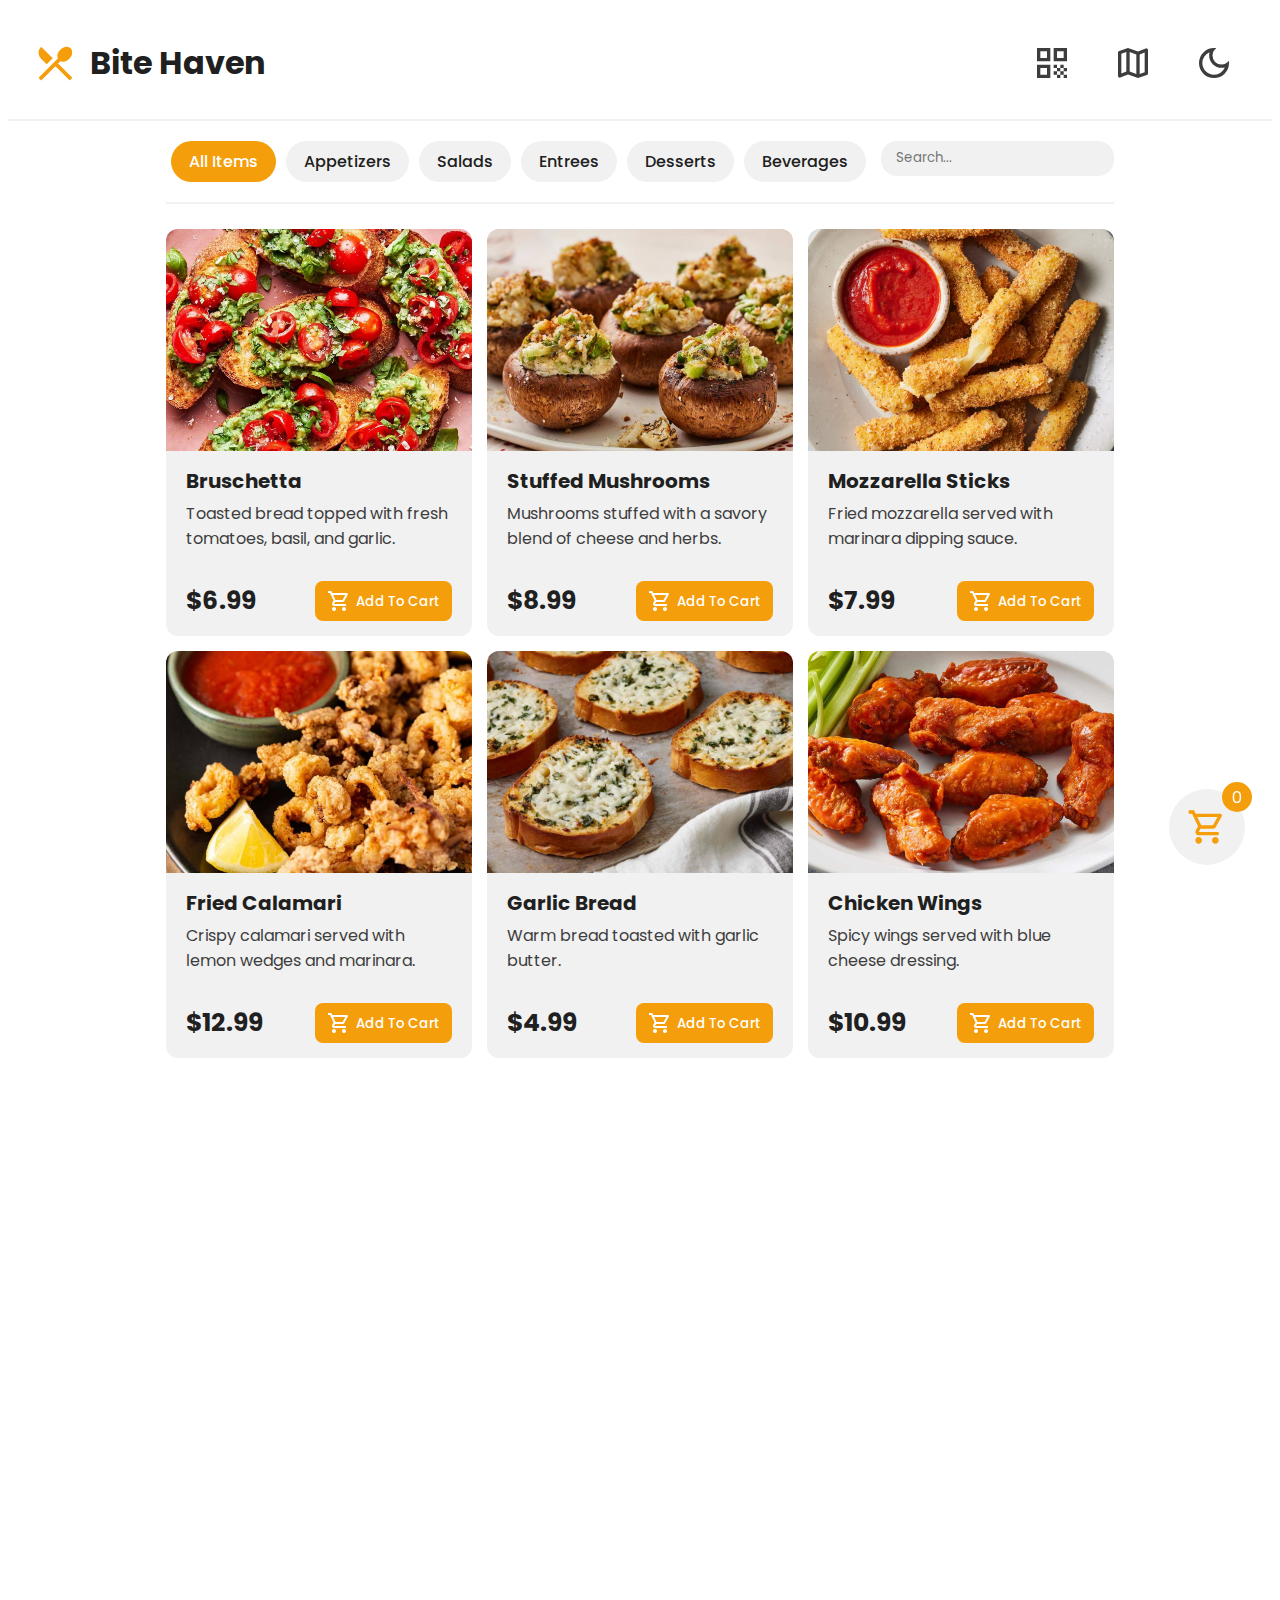
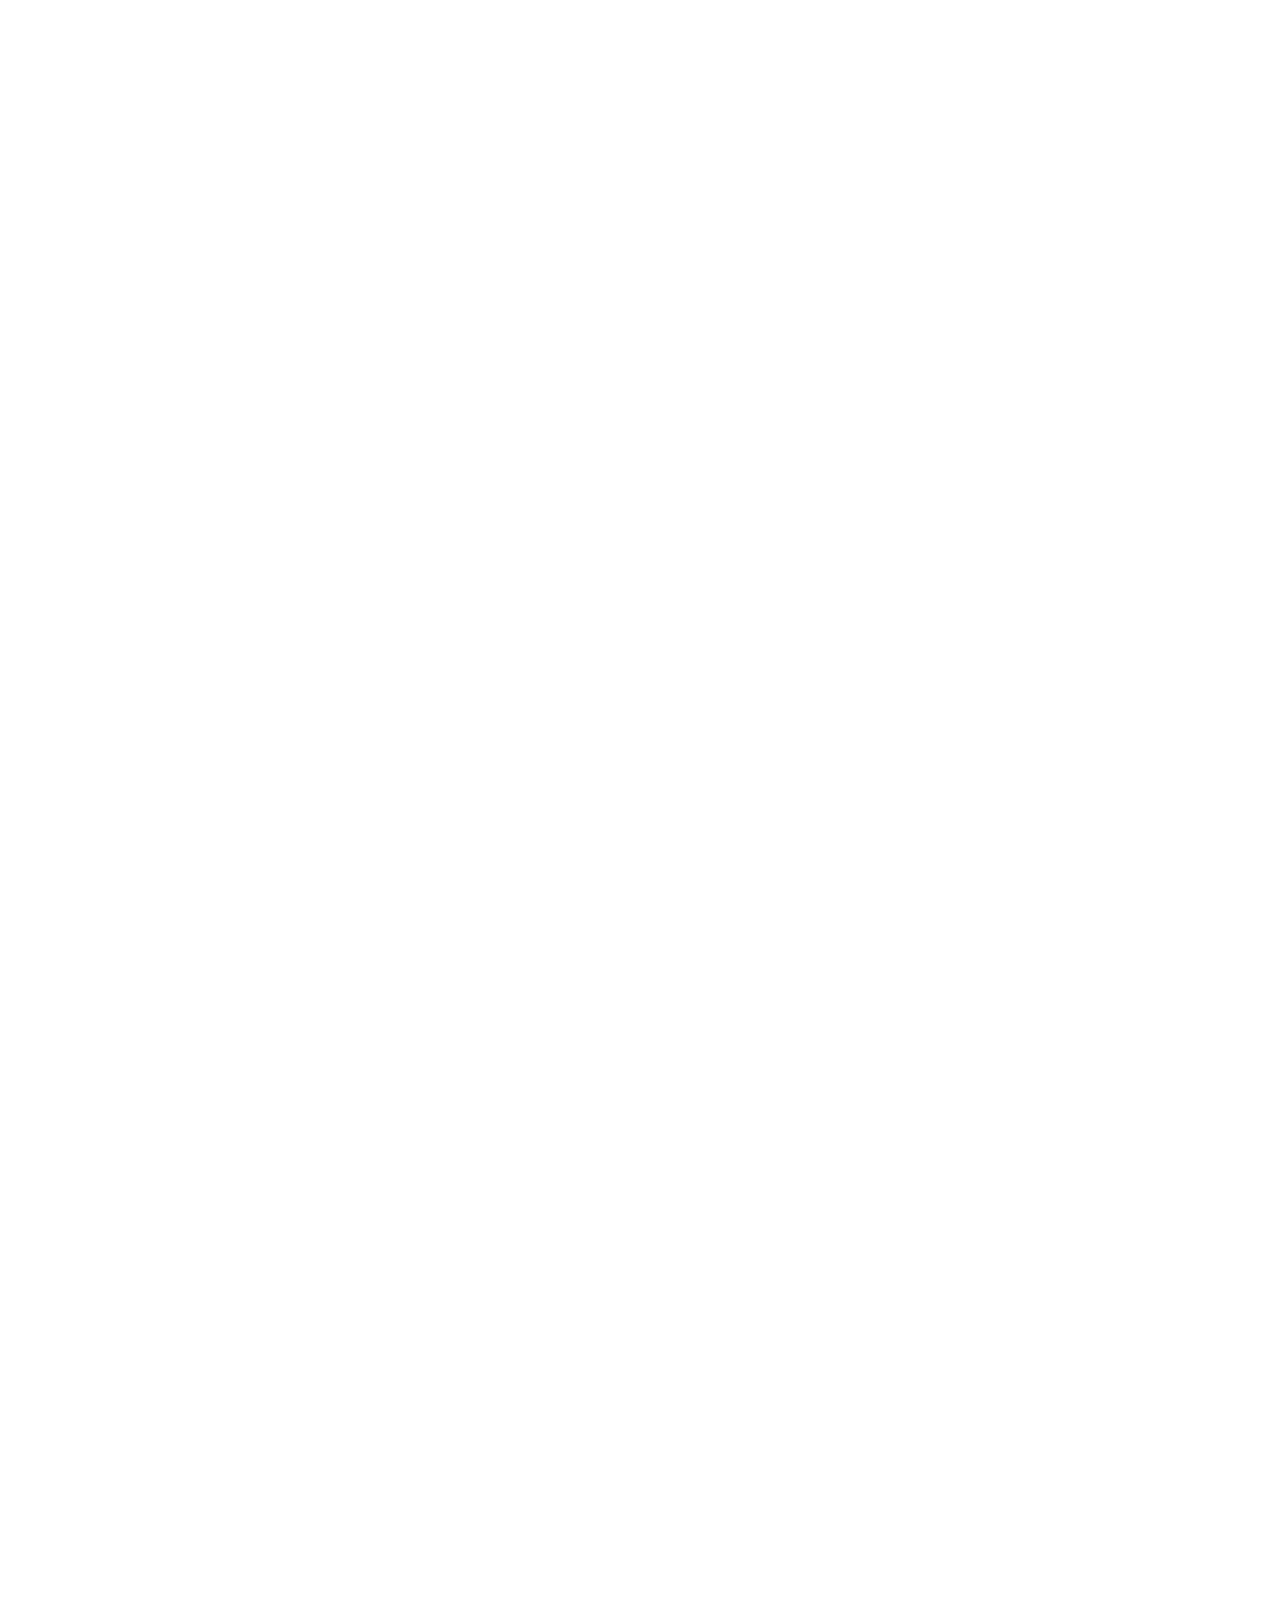
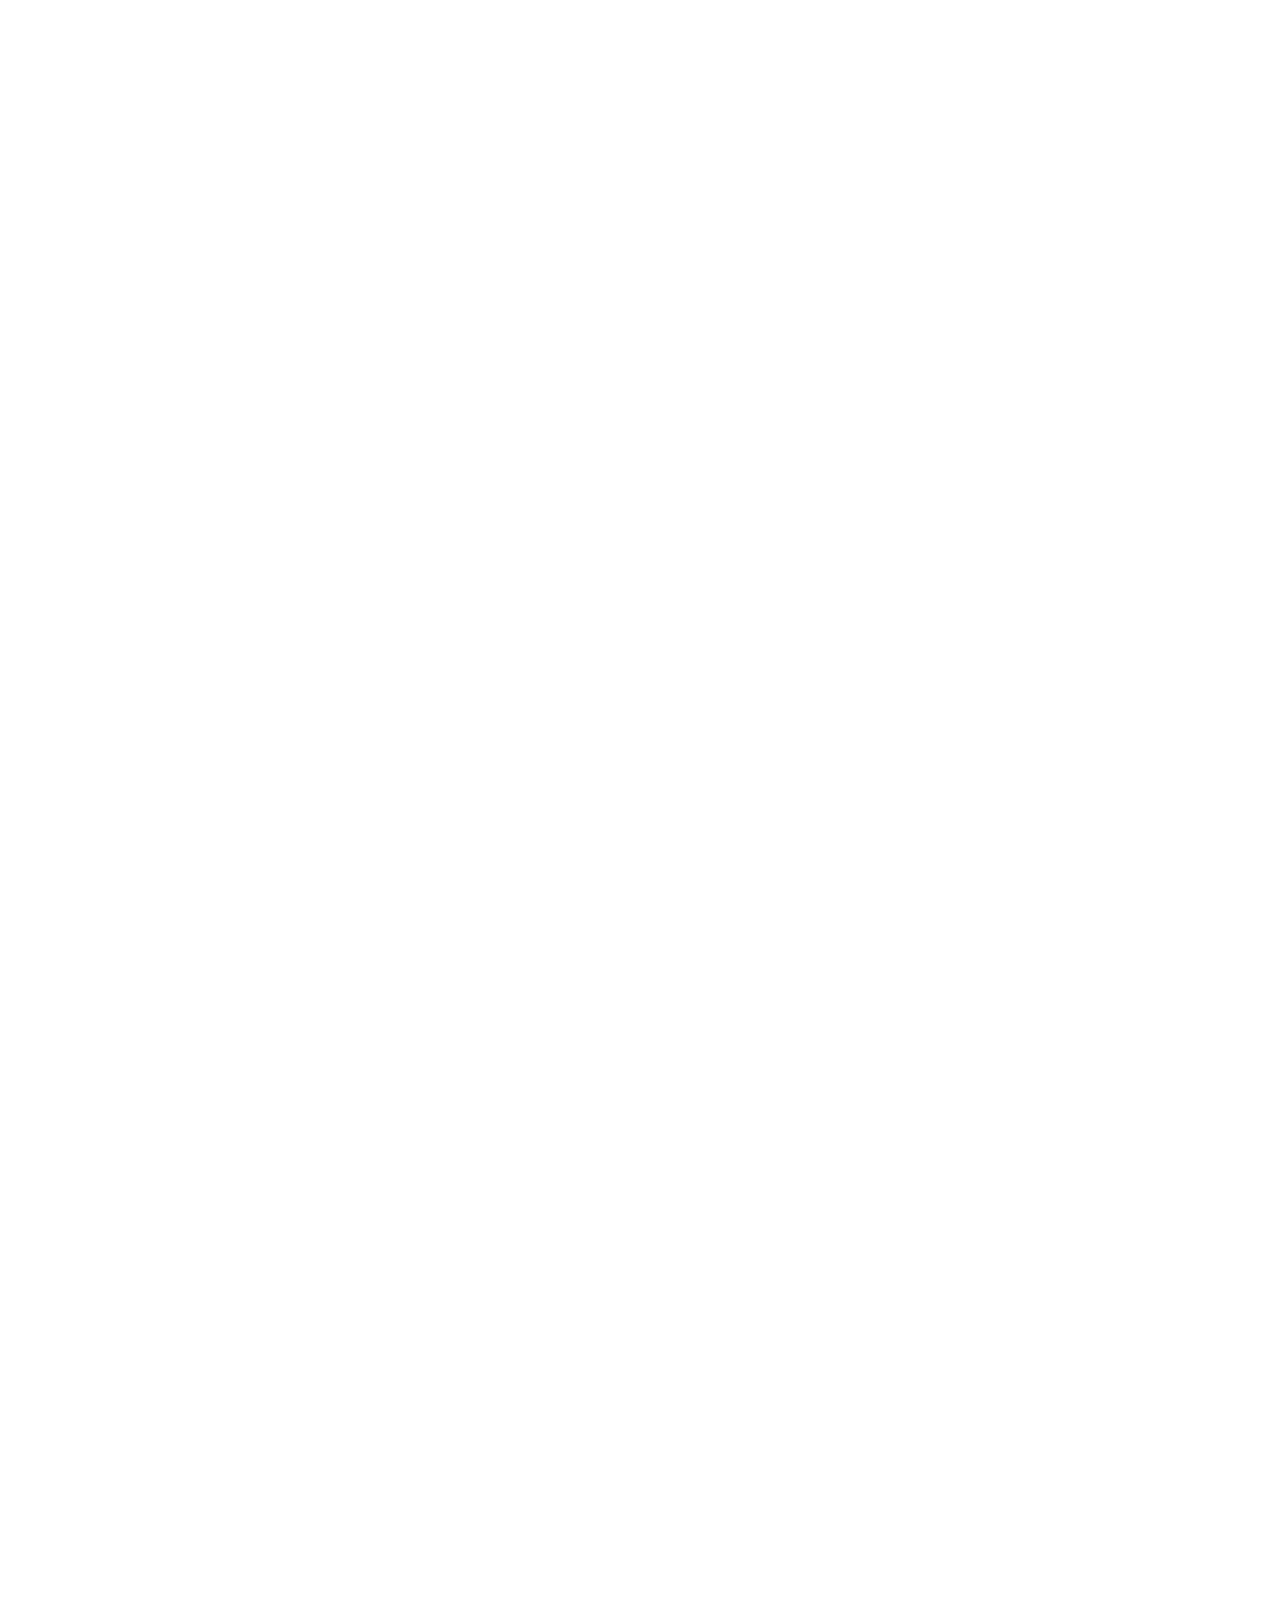
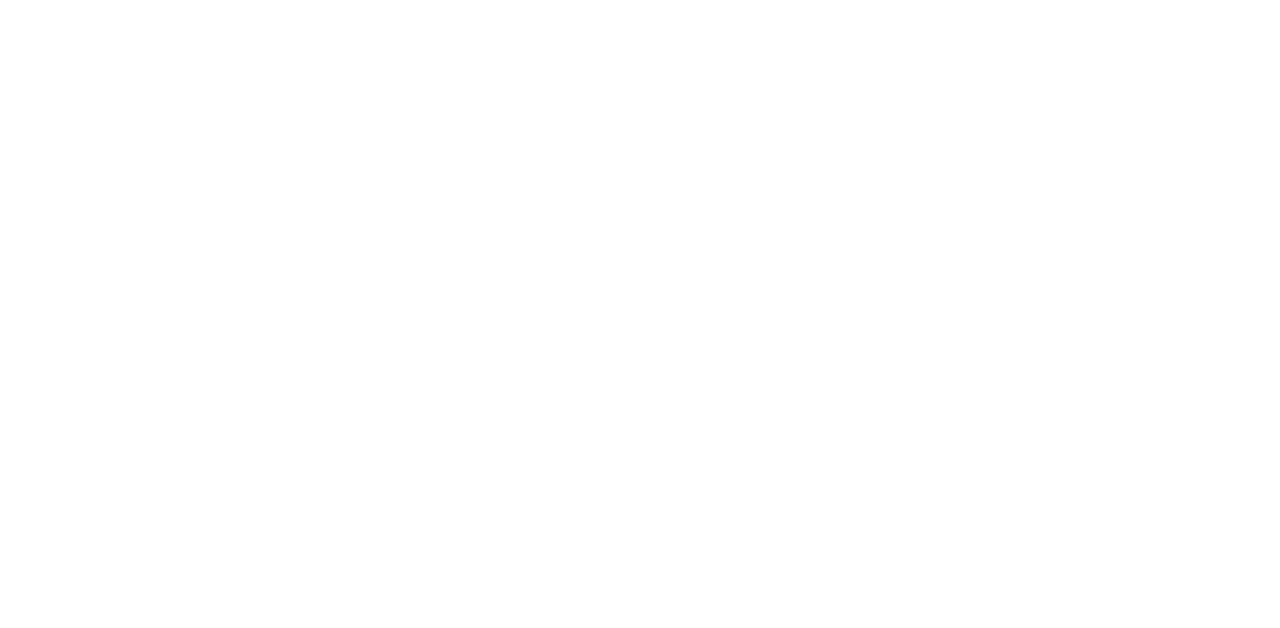
==== commit 6ab814ab: "small changes" ====
--- a/index.html
+++ b/index.html
@@ -3,7 +3,15 @@
   <head>
     <meta charset="UTF-8" />
     <meta name="viewport" content="width=device-width, initial-scale=1.0" />
-    <title>Velvet Ember</title>
+    <title>Bite Haven</title>
+
+    <!-- Favicon -->
+    <link
+      rel="icon"
+      href="./images/logo.svg"
+      sizes="any"
+      type="image/svg+xml"
+    />
 
     <!-- Load  Gloabl CSS -->
     <link rel="stylesheet" href="./css/global.css" />
@@ -38,7 +46,7 @@
               d="m175-120-56-56 410-410q-18-42-5-95t57-95q53-53 118-62t106 32q41 41 32 106t-62 118q-42 44-95 57t-95-5l-50 50 304 304-56 56-304-302-304 302Zm118-342L173-582q-54-54-54-129t54-129l248 250-128 128Z"
             />
           </svg>
-          <h1>Velvet Ember</h1>
+          <h1>Bite Haven</h1>
         </a>
 
         <!-- Header Icon Links -->
